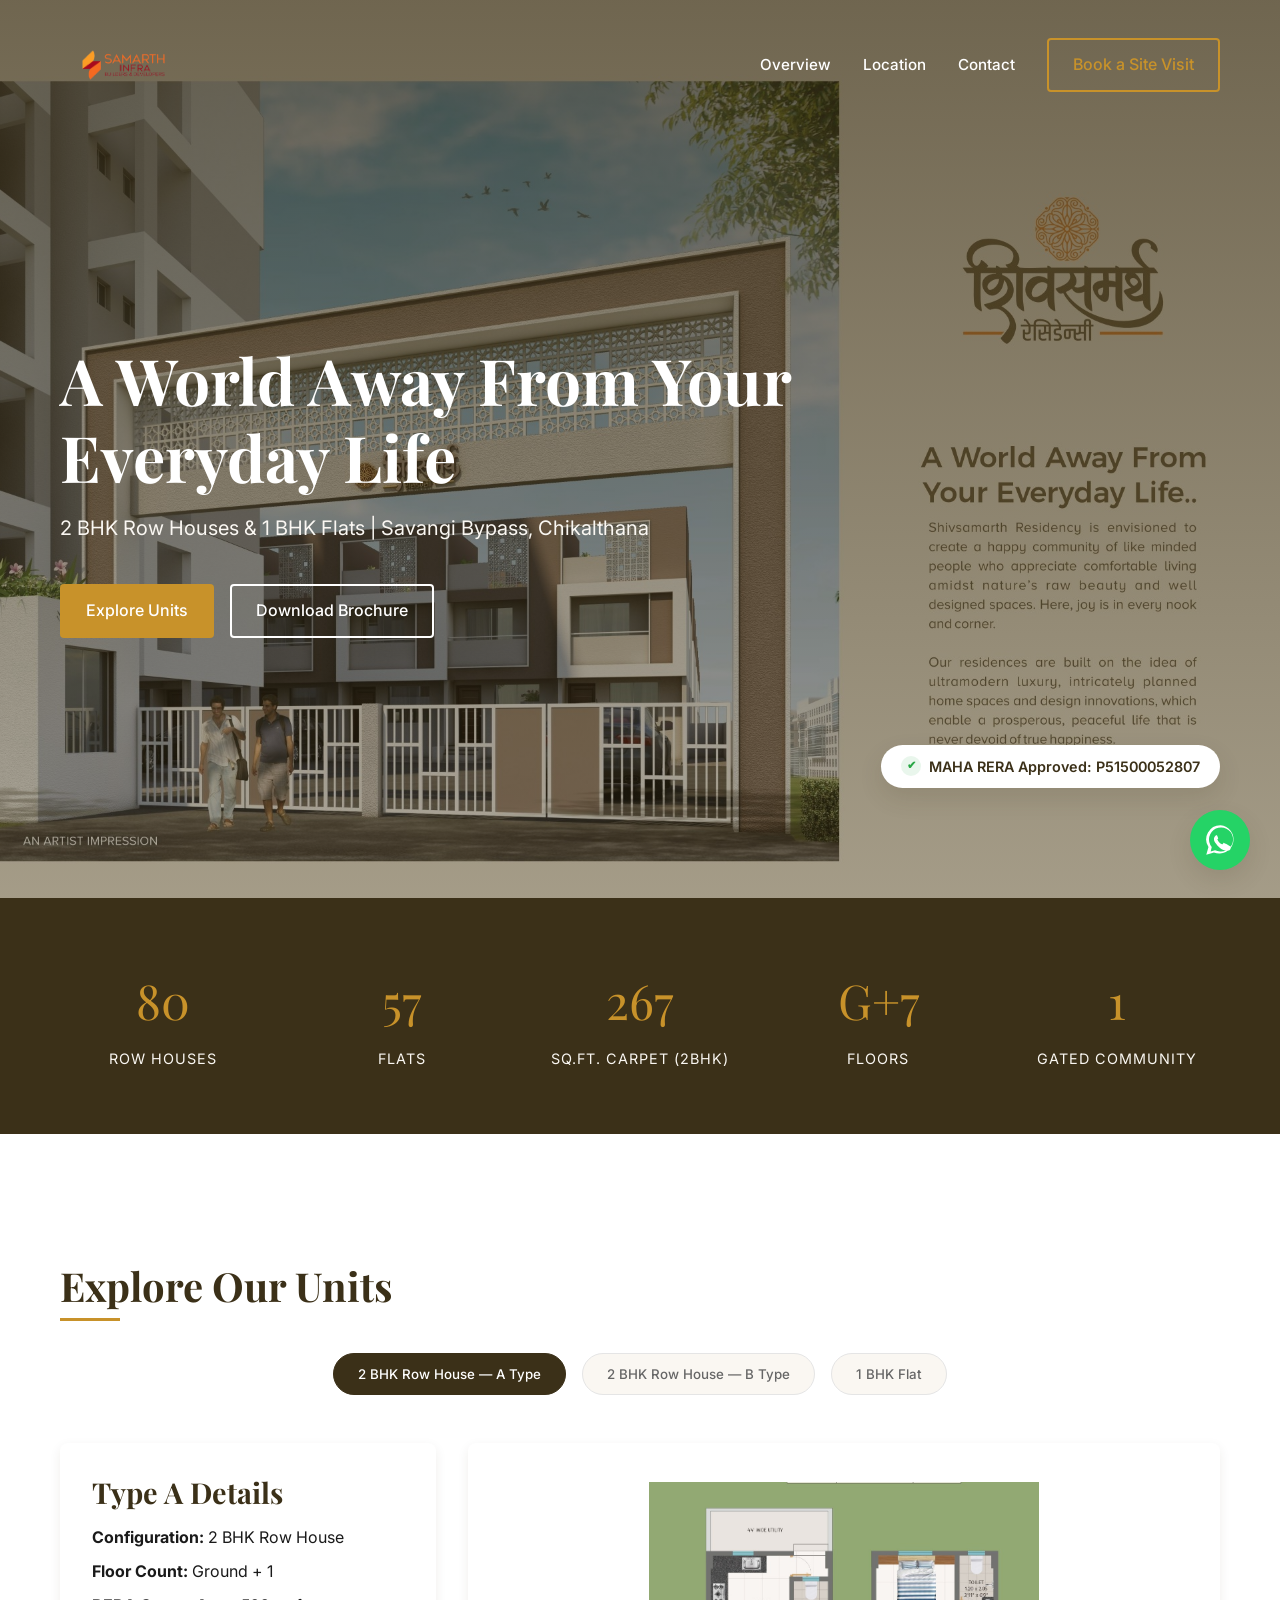
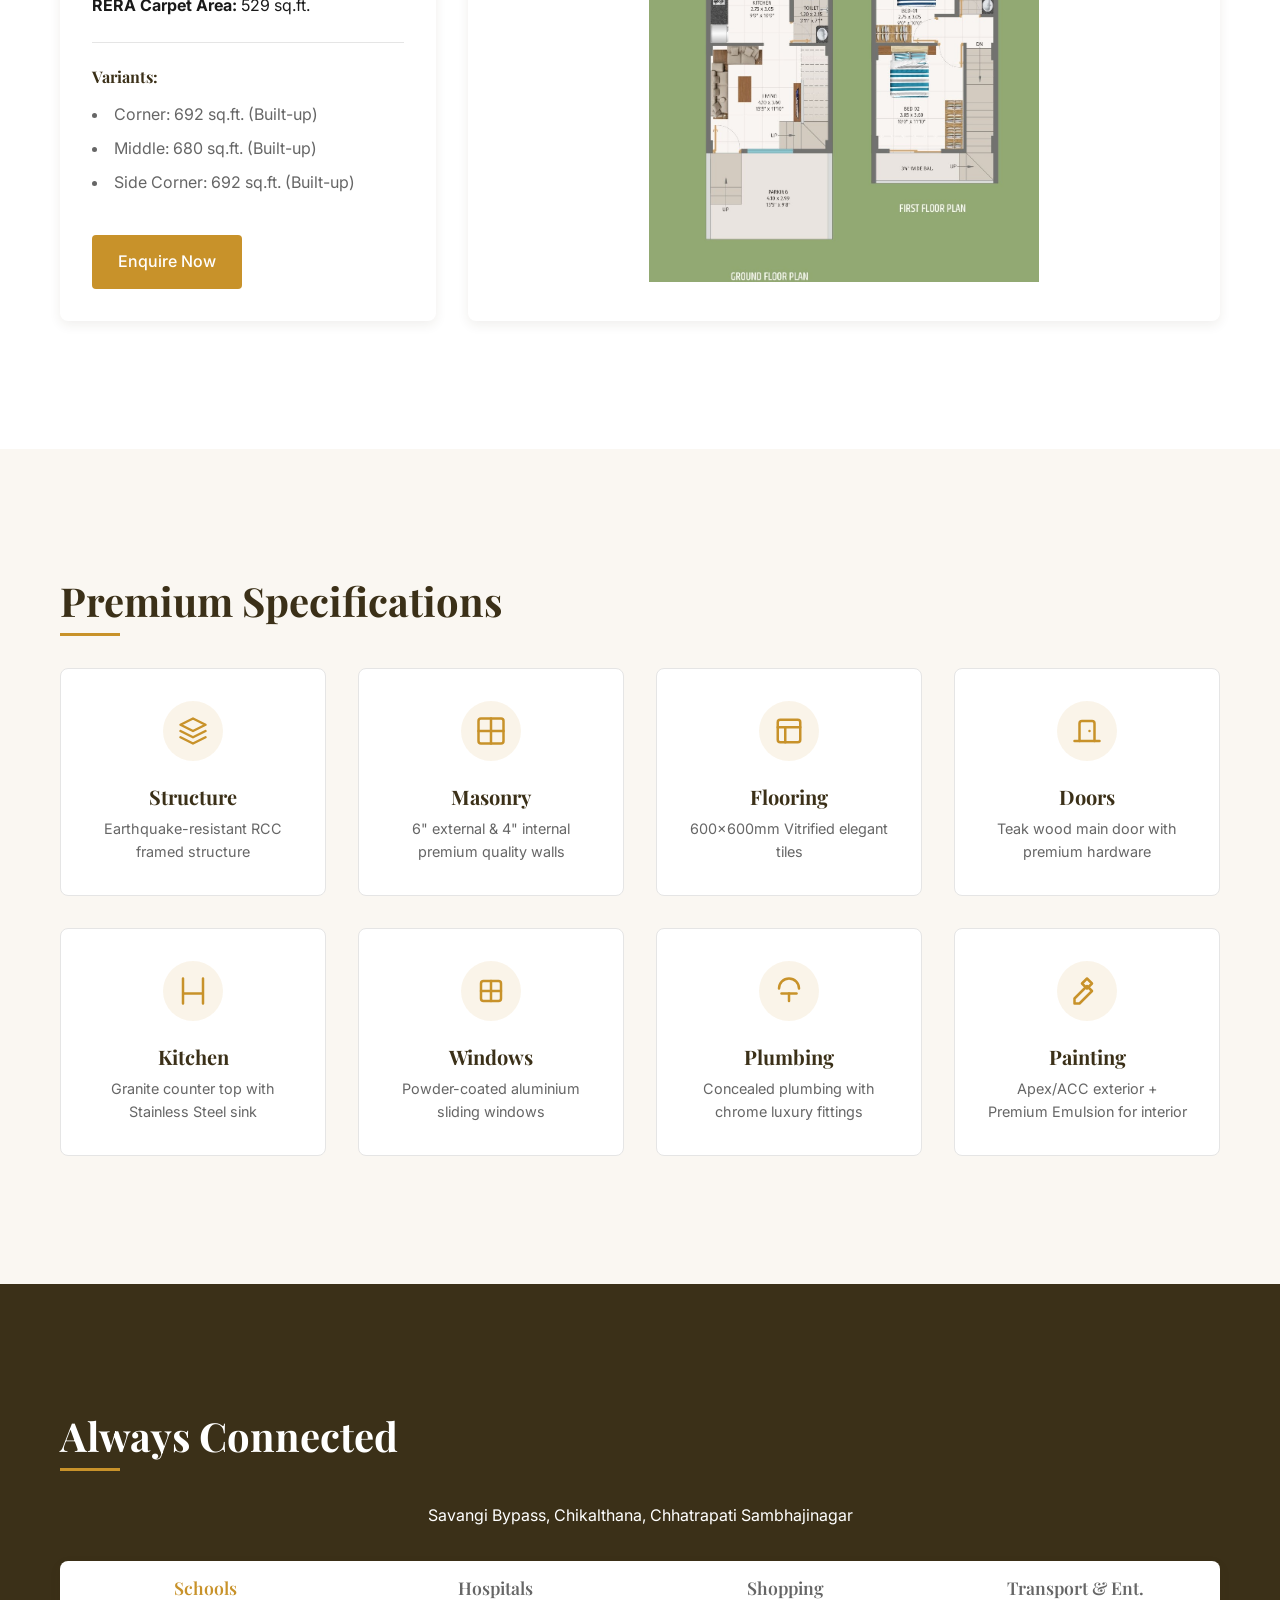
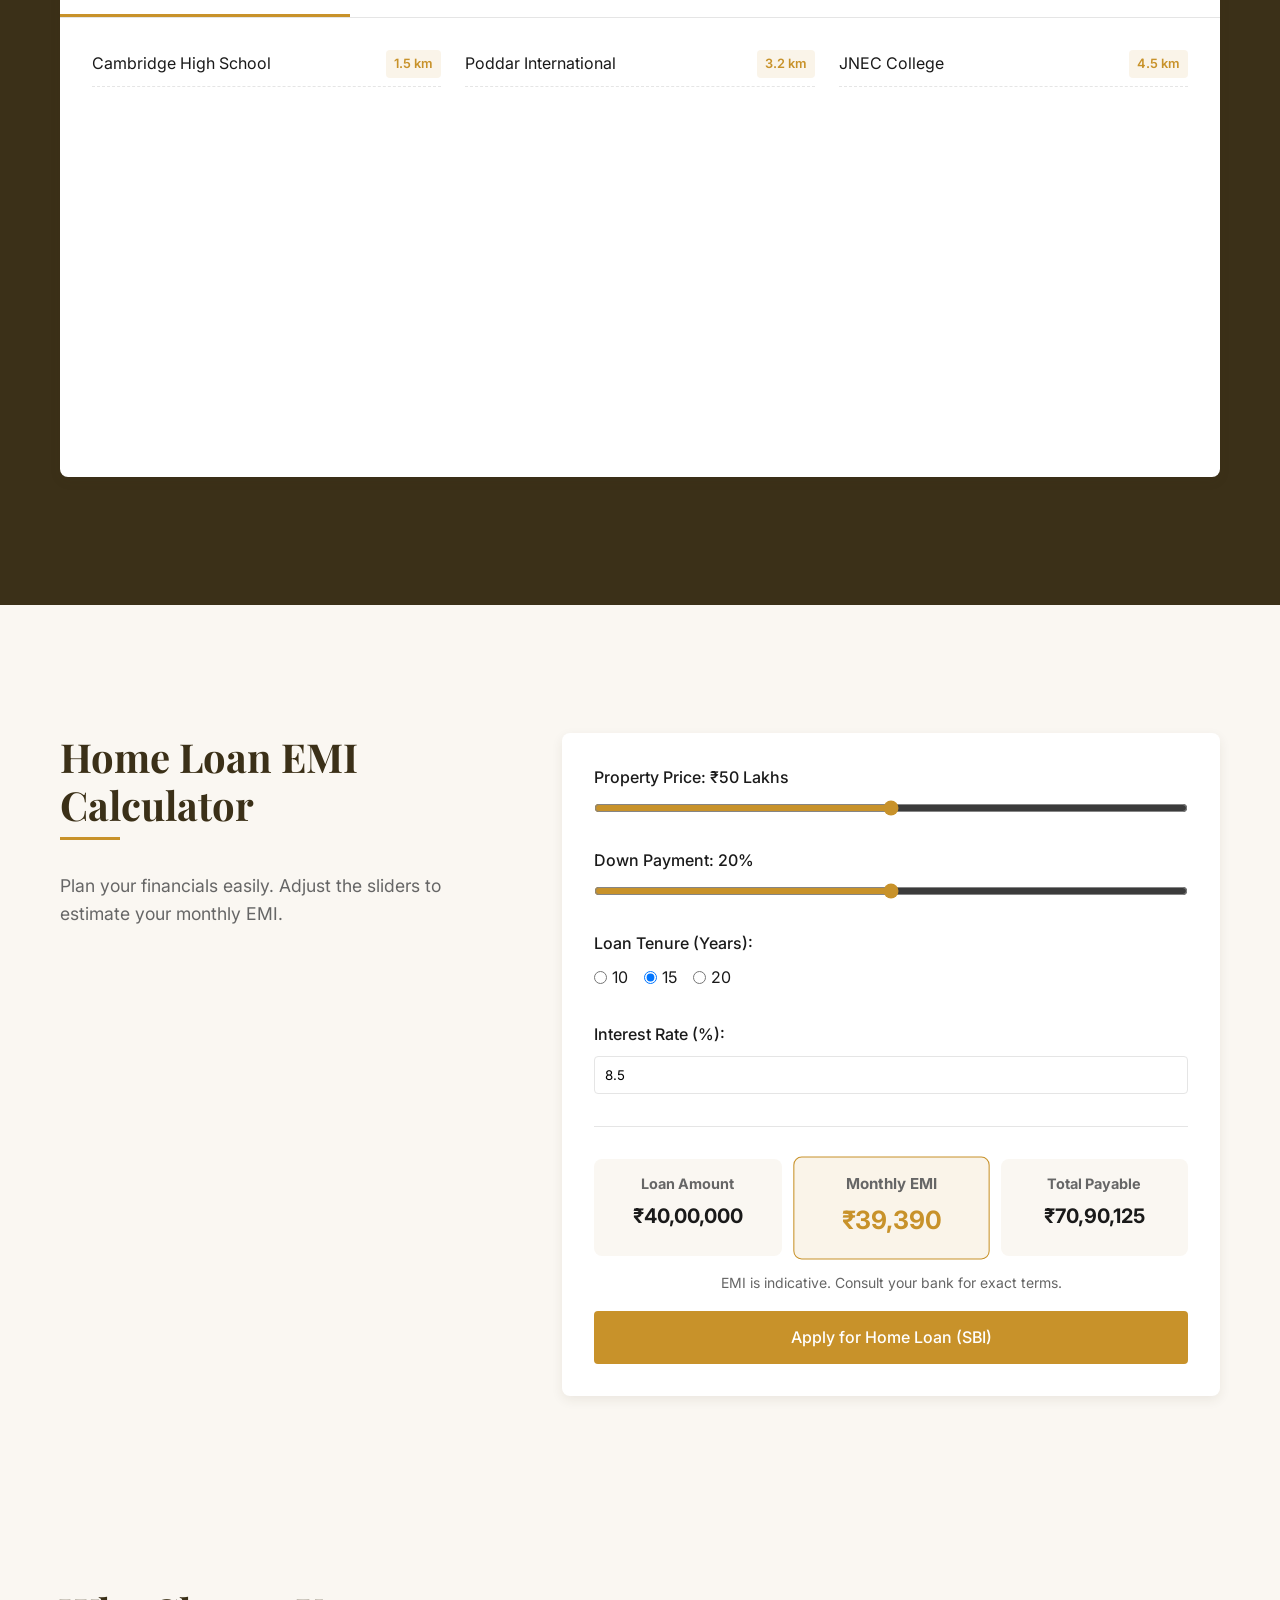
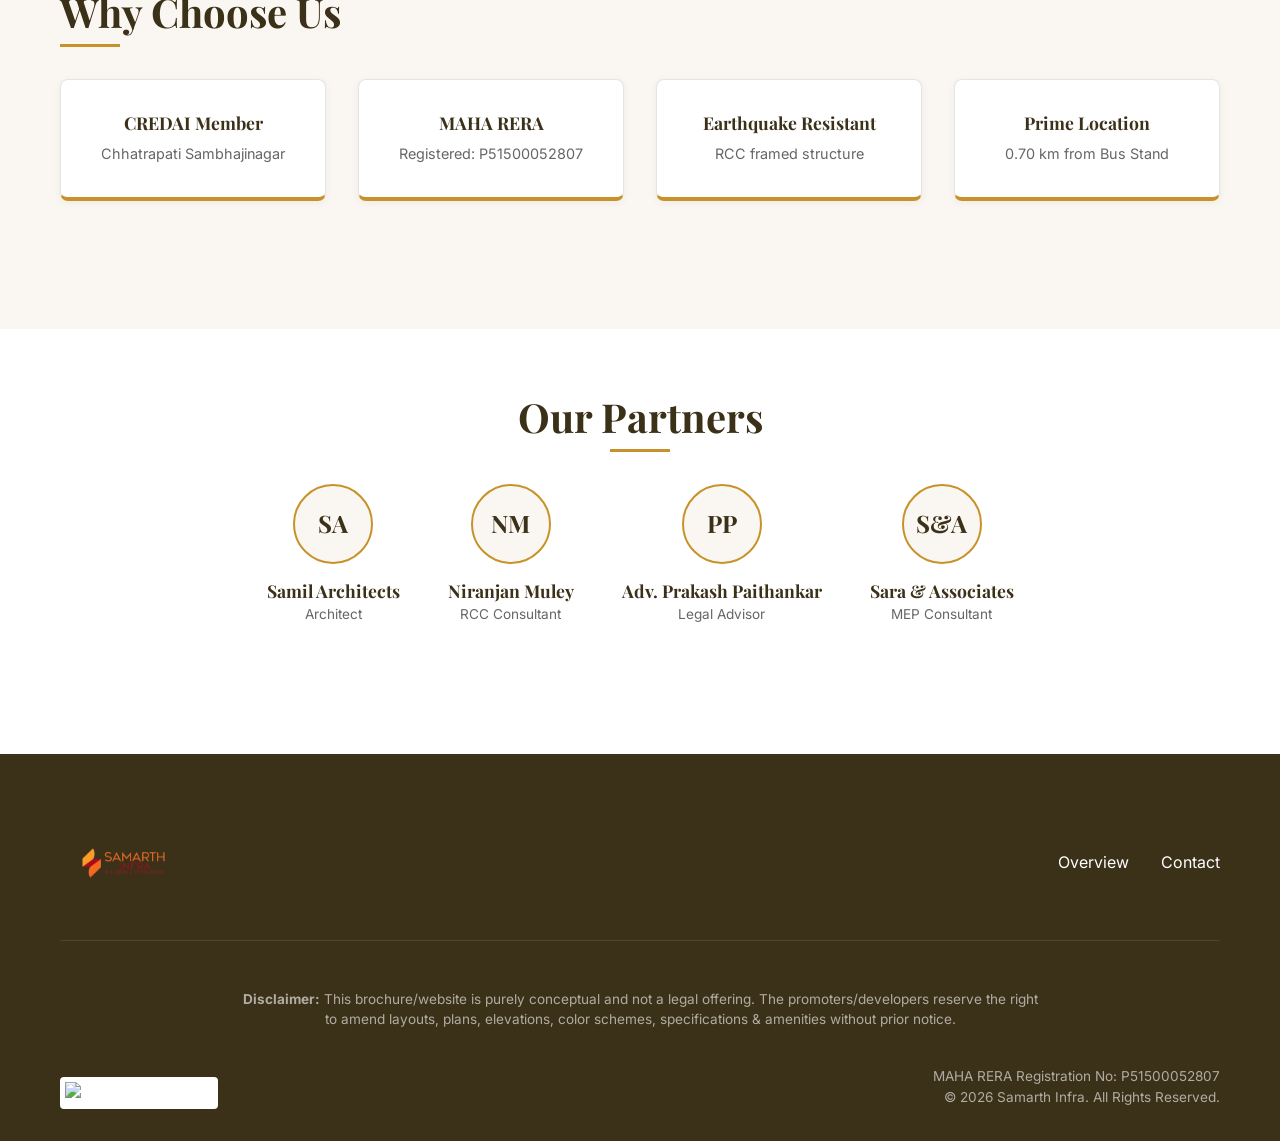
==== index.html @ a3a8f121 "commit" ====
<!DOCTYPE html>
<html lang="en">
<head>
    <meta charset="UTF-8">
    <meta name="viewport" content="width=device-width, initial-scale=1.0">
    <title>Shivsamarth Residency - A World Away From Your Everyday Life</title>
    <meta name="description" content="Shivsamarth Residency offers premium 2 BHK Row Houses & 1 BHK Flats at Savangi Bypass, Chikalthana, Chhatrapati Sambhajinagar. Discover your dream home today.">
    
    <!-- Google Fonts -->
    <link rel="preconnect" href="https://fonts.googleapis.com">
    <link rel="preconnect" href="https://fonts.gstatic.com" crossorigin>
    <link href="https://fonts.googleapis.com/css2?family=Inter:wght@400;500;600;700&family=Playfair+Display:ital,wght@0,500;0,600;0,700;1,500&display=swap" rel="stylesheet">
    
    <!-- CSS -->
    <link rel="stylesheet" href="styles.css">
</head>
<body>

    <!-- Sticky Navigation Bar -->
    <nav id="navbar" class="navbar">
        <div class="nav-container">
            <a href="index.html" class="logo"><img src="assets/logo.png" alt="" class="logo-img"></a>
            
            <div class="nav-links">
                <a href="about.html">Overview</a>

                <a href="index.html#location">Location</a>
                <a href="contact.html">Contact</a>
                <a href="contact.html" class="btn btn-gold nav-cta">Book a Site Visit</a>
            </div>

            <button class="hamburger" id="hamburger" aria-label="Toggle navigation">
                <span class="bar"></span>
                <span class="bar"></span>
                <span class="bar"></span>
            </button>
        </div>
    </nav>

    <!-- Mobile Menu Overlay -->
    <div id="mobile-menu" class="mobile-menu">
        <div class="mobile-nav-links">
            <a href="about.html" class="mobile-link">Overview</a>
            <a href="index.html#units" class="mobile-link">Units</a>
            <a href="index.html#specifications" class="mobile-link">Amenities</a>
            <a href="index.html#location" class="mobile-link">Location</a>
            <a href="contact.html" class="mobile-link">Contact</a>
            <a href="contact.html" class="btn btn-gold mobile-cta">Book a Site Visit</a>
        </div>
    </div>

    <!-- Hero Section -->
    <header id="hero" class="hero section-reveal">
        <div class="hero-slideshow">
            <img src="assets/Shiv Samarth Residency Brochure_page-0002.jpg" class="slide active" alt="Apartment Day View">
            <img src="assets/Shiv Samarth Residency Brochure_page-0004.jpg" class="slide" alt="Aerial View">
            <img src="assets/Shiv Samarth Residency Brochure_page-0005.jpg" class="slide" alt="Aerial View">

        </div>
        <div class="hero-bg-overlay"></div>
        <div class="hero-content">
            <h1 class="hero-title">A World Away From Your Everyday Life</h1>
            <p class="hero-subtitle">2 BHK Row Houses & 1 BHK Flats | Savangi Bypass, Chikalthana</p>
            <div class="hero-cta-group">
                <a href="index.html#units" class="btn btn-gold-filled">Explore Units</a>
                <a href="assets/Shiv Samarth Residency Brochure.pdf" class="btn btn-outline">Download Brochure</a>
            </div>
            <div class="rera-badge floating">
                <span class="tick">✔</span> MAHA RERA Approved: P51500052807
            </div>
        </div>
    </header>

    <!-- Project Highlights Strip -->
    <section id="highlights" class="highlights section-reveal">
        <div class="container highlights-grid">
            <div class="highlight-card">
                <div class="counter" data-target="157">0</div>
                <p>Row Houses</p>
            </div>
            <div class="highlight-card">
                <div class="counter" data-target="112">0</div>
                <p>Flats</p>
            </div>
            <div class="highlight-card">
                <div class="counter" data-target="529">0</div>
                <p>sq.ft. Carpet (2BHK)</p>
            </div>
            <div class="highlight-card">
                <div class="counter-text">G+7</div>
                <p>Floors</p>
            </div>
            <div class="highlight-card">
                <div class="counter" data-target="1">0</div>
                <p>Gated Community</p>
            </div>
        </div>
    </section>

    <!-- About section removed: see about.html -->

    <!-- Unit Types Section -->
    <section id="units" class="units section-reveal">
        <div class="container">
            <h2 class="section-title text-center">Explore Our Units</h2>
            
            <div class="tabs-container">
                <div class="tabs-nav">
                    <button class="tab-btn active" data-tab="tab-type-a">2 BHK Row House — A Type</button>
                    <button class="tab-btn" data-tab="tab-type-b">2 BHK Row House — B Type</button>
                    <button class="tab-btn" data-tab="tab-type-flat">1 BHK Flat</button>
                </div>

                <!-- Type A -->
                <div id="tab-type-a" class="tab-content active">
                    <div class="unit-layout">
                        <div class="unit-details card">
                            <h3>Type A Details</h3>
                            <p><strong>Configuration:</strong> 2 BHK Row House</p>
                            <p><strong>Floor Count:</strong> Ground + 1</p>
                            <p><strong>RERA Carpet Area:</strong> 529 sq.ft.</p>
                            <hr>
                            <h4>Variants:</h4>
                            <ul>
                                <li>Corner: 692 sq.ft. (Built-up)</li>
                                <li>Middle: 680 sq.ft. (Built-up)</li>
                                <li>Side Corner: 692 sq.ft. (Built-up)</li>
                            </ul>
                            <a href="contact.html" class="btn btn-gold-filled mt-4">Enquire Now</a>
                        </div>
                        <div class="unit-plan card" style="padding: 0; overflow: hidden; display: flex; justify-content: center; align-items: center; background: #fff;">
                            <img src="assets/Type A .jpg" alt="Type A Floor Plan" style="max-height: 400px; width: auto; object-fit: contain;">
                        </div>
                    </div>
                </div>

                <!-- Type B -->
                <div id="tab-type-b" class="tab-content">
                    <div class="unit-layout">
                        <div class="unit-details card">
                            <h3>Type B Details</h3>
                            <p><strong>Configuration:</strong> 2 BHK Row House</p>
                            <p><strong>Floor Count:</strong> Ground + 1</p>
                            <p><strong>RERA Carpet Area:</strong> 536 sq.ft.</p>
                            <hr>
                            <h4>Variants:</h4>
                            <ul>
                                <li>B1 & B7: 730 sq.ft. (Built-up)</li>
                                <li>B2 to B6: 717 sq.ft. (Built-up)</li>
                            </ul>
                            <a href="contact.html" class="btn btn-gold-filled mt-4">Enquire Now</a>
                        </div>
                        <div class="unit-plan card" style="padding: 0; overflow: hidden; display: flex; justify-content: center; align-items: center; background: #fff;">
                            <img src="assets/Type b.jpg" alt="Type B Floor Plan" style="max-height: 400px; width: auto; object-fit: contain;">
                        </div>
                    </div>
                </div>

                <!-- Flat -->
                <div id="tab-type-flat" class="tab-content">
                    <div class="unit-layout">
                        <div class="unit-details card">
                            <h3>1 BHK Flat Details</h3>
                            <p><strong>Configuration:</strong> 1 BHK Apartment</p>
                            <p><strong>Floor Details:</strong> G+7 High-rise</p>
                            <p><strong>RERA Carpet Area:</strong> 312 sq.ft.</p>
                            <hr>
                            <p><strong>Built-up Range:</strong> 439 - 447 sq.ft.</p>
                            <a href="contact.html" class="btn btn-gold-filled mt-4">Enquire Now</a>
                        </div>
                        <div class="unit-plan card img-placeholder">
                            <span>[ Floor Plan ]<br><small>Contact for Details</small></span>
                        </div>
                    </div>
                </div>
            </div>
        </div>
    </section>

    <!-- Specifications Section -->
    <section id="specifications" class="specifications section-reveal">
        <div class="container">
            <h2 class="section-title text-center">Premium Specifications</h2>
            <div class="specs-grid">
                <!-- Structure -->
                <div class="spec-card">
                    <div class="spec-icon">
                        <svg viewBox="0 0 24 24" fill="none" stroke="currentColor" stroke-width="2" stroke-linecap="round" stroke-linejoin="round"><path d="M12 2L2 7l10 5 10-5-10-5zM2 17l10 5 10-5M2 12l10 5 10-5"/></svg>
                    </div>
                    <h3>Structure</h3>
                    <p>Earthquake-resistant RCC framed structure</p>
                </div>
                <!-- Masonry -->
                <div class="spec-card">
                    <div class="spec-icon">
                        <svg viewBox="0 0 24 24" fill="none" stroke="currentColor" stroke-width="2" stroke-linecap="round" stroke-linejoin="round"><rect x="2" y="2" width="20" height="20" rx="2" ry="2"/><path d="M2 12h20M12 2v20"/></svg>
                    </div>
                    <h3>Masonry</h3>
                    <p>6" external & 4" internal premium quality walls</p>
                </div>
                <!-- Flooring -->
                <div class="spec-card">
                    <div class="spec-icon">
                        <svg viewBox="0 0 24 24" fill="none" stroke="currentColor" stroke-width="2" stroke-linecap="round" stroke-linejoin="round"><rect x="3" y="3" width="18" height="18" rx="2" ry="2"/><path d="M3 9h18M9 21V9"/></svg>
                    </div>
                    <h3>Flooring</h3>
                    <p>600×600mm Vitrified elegant tiles</p>
                </div>
                <!-- Doors -->
                <div class="spec-card">
                    <div class="spec-icon">
                        <svg viewBox="0 0 24 24" fill="none" stroke="currentColor" stroke-width="2" stroke-linecap="round" stroke-linejoin="round"><path d="M18 20V6a2 2 0 0 0-2-2H8a2 2 0 0 0-2 2v14"/><path d="M2 20h20"/><path d="M14 12v.01"/></svg>
                    </div>
                    <h3>Doors</h3>
                    <p>Teak wood main door with premium hardware</p>
                </div>
                <!-- Kitchen -->
                <div class="spec-card">
                    <div class="spec-icon">
                        <svg viewBox="0 0 24 24" fill="none" stroke="currentColor" stroke-width="2" stroke-linecap="round" stroke-linejoin="round"><path d="M4 2v20M20 2v20M4 14h16"/></svg>
                    </div>
                    <h3>Kitchen</h3>
                    <p>Granite counter top with Stainless Steel sink</p>
                </div>
                <!-- Windows -->
                <div class="spec-card">
                    <div class="spec-icon">
                        <svg viewBox="0 0 24 24" fill="none" stroke="currentColor" stroke-width="2" stroke-linecap="round" stroke-linejoin="round"><rect x="4" y="4" width="16" height="16" rx="2" ry="2"/><path d="M4 12h16M12 4v16"/></svg>
                    </div>
                    <h3>Windows</h3>
                    <p>Powder-coated aluminium sliding windows</p>
                </div>
                <!-- Plumbing -->
                <div class="spec-card">
                    <div class="spec-icon">
                        <svg viewBox="0 0 24 24" fill="none" stroke="currentColor" stroke-width="2" stroke-linecap="round" stroke-linejoin="round"><path d="M4 10a8 8 0 0 1 16 0"/><path d="M6 14h12"/><path d="M12 14v6"/></svg>
                    </div>
                    <h3>Plumbing</h3>
                    <p>Concealed plumbing with chrome luxury fittings</p>
                </div>
                <!-- Painting -->
                <div class="spec-card">
                    <div class="spec-icon">
                        <svg viewBox="0 0 24 24" fill="none" stroke="currentColor" stroke-width="2" stroke-linecap="round" stroke-linejoin="round"><path d="M12 2l4 4-4 4-4-4 4-4zM2 22v-4l10-10 4 4-10 10H2z"/></svg>
                    </div>
                    <h3>Painting</h3>
                    <p>Apex/ACC exterior + Premium Emulsion for interior</p>
                </div>
            </div>
        </div>
    </section>

    <!-- Location & Distances Section -->
    <section id="location" class="location section-reveal">
        <div class="container">
            <h2 class="section-title text-center">Always Connected</h2>
            <p class="text-center mb-4">Savangi Bypass, Chikalthana, Chhatrapati Sambhajinagar</p>

            <div class="location-container card">
                <div class="location-tabs-nav">
                    <button class="loc-tab-btn active" data-target="loc-schools">Schools</button>
                    <button class="loc-tab-btn" data-target="loc-hospitals">Hospitals</button>
                    <button class="loc-tab-btn" data-target="loc-shopping">Shopping</button>
                    <button class="loc-tab-btn" data-target="loc-transport">Transport & Ent.</button>
                </div>

                <div class="location-contents">
                    <div id="loc-schools" class="loc-list active">
                        <ul>
                            <li><span>Cambridge High School</span> <span class="badge">1.5 km</span></li>
                            <li><span>Poddar International</span> <span class="badge">3.2 km</span></li>
                            <li><span>JNEC College</span> <span class="badge">4.5 km</span></li>
                        </ul>
                    </div>
                    <div id="loc-hospitals" class="loc-list">
                        <ul>
                            <li><span>MGM Hospital</span> <span class="badge">4.0 km</span></li>
                            <li><span>Seth Nandlal Dhoot Hospital</span> <span class="badge">3.5 km</span></li>
                            <li><span>Apex Hospital</span> <span class="badge">2.8 km</span></li>
                        </ul>
                    </div>
                    <div id="loc-shopping" class="loc-list">
                        <ul>
                            <li><span>Prozone Mall</span> <span class="badge">4.2 km</span></li>
                            <li><span>Cannaught Place</span> <span class="badge">5.5 km</span></li>
                        </ul>
                    </div>
                    <div id="loc-transport" class="loc-list">
                        <ul>
                            <li><span>Chikalthana Bus Stand</span> <span class="badge">0.70 km</span></li>
                            <li><span>Airport</span> <span class="badge">4.90 km</span></li>
                            <li><span>Railway Station</span> <span class="badge">7.5 km</span></li>
                        </ul>
                    </div>
                </div>

                <div class="map-container">
                    <iframe 
                        src="https://www.google.com/maps/embed?pb=!1m18!1m12!1m3!1d118228.69460291999!2d75.253683!3d19.876506!2m3!1f0!2f0!3f0!3m2!1i1024!2i768!4f13.1!3m3!1m2!1s0x3bd1d6620ca9628d%3A0x6bba847c1ba4bbfe!2sChikalthana%2C%20Aurangabad%2C%20Maharashtra!5e0!3m2!1sen!2sin!4v1689255018610!5m2!1sen!2sin" 
                        width="100%" height="350" style="border:0;" allowfullscreen="" loading="lazy" referrerpolicy="no-referrer-when-downgrade">
                    </iframe>
                </div>
            </div>
        </div>
    </section>

    <!-- EMI Calculator Section -->
    <section id="emi" class="emi section-reveal">
        <div class="container">
            <div class="emi-grid">
                <div class="emi-info">
                    <h2 class="section-title">Home Loan EMI Calculator</h2>
                    <p>Plan your financials easily. Adjust the sliders to estimate your monthly EMI.</p>
                </div>
                <div class="emi-card card">
                    <div class="emi-inputs">
                        <div class="form-group">
                            <label>Property Price: ₹<span id="price-val">50</span> Lakhs</label>
                            <input type="range" id="price-slider" min="20" max="80" value="50" step="1">
                        </div>
                        <div class="form-group">
                            <label>Down Payment: <span id="dp-val">20</span>%</label>
                            <input type="range" id="dp-slider" min="10" max="30" value="20" step="1">
                        </div>
                        <div class="form-group radio-group">
                            <label>Loan Tenure (Years):</label>
                            <div class="radios">
                                <label><input type="radio" name="tenure" value="10"> 10</label>
                                <label><input type="radio" name="tenure" value="15" checked> 15</label>
                                <label><input type="radio" name="tenure" value="20"> 20</label>
                            </div>
                        </div>
                        <div class="form-group">
                            <label>Interest Rate (%):</label>
                            <input type="number" id="roi-input" value="8.5" step="0.1" min="6" max="15" class="num-input">
                        </div>
                    </div>
                    
                    <div class="emi-results">
                        <div class="result-box">
                            <h4>Loan Amount</h4>
                            <p class="h3">₹<span id="res-loan">40,00,000</span></p>
                        </div>
                        <div class="result-box primary-result">
                            <h4>Monthly EMI</h4>
                            <p class="h3 text-gold">₹<span id="res-emi">39,390</span></p>
                        </div>
                        <div class="result-box">
                            <h4>Total Payable</h4>
                            <p>₹<span id="res-total">70,90,166</span></p>
                        </div>
                    </div>
                    
                    <p class="text-small text-center mt-3 text-muted">EMI is indicative. Consult your bank for exact terms.</p>
                    <div class="text-center mt-3">
                        <a href="https://homeloans.sbi/getoffers" target="_blank" class="btn btn-gold-filled w-100">Apply for Home Loan (SBI)</a>
                    </div>
                </div>
            </div>
        </div>
    </section>

    <!-- Why Choose Us -->
    <section id="why-choose-us" class="why-us section-reveal">
        <div class="container">
            <h2 class="section-title text-center">Why Choose Us</h2>
            <div class="why-grid">
                <div class="why-card">
                    <h4>CREDAI Member</h4>
                    <p>Chhatrapati Sambhajinagar</p>
                </div>
                <div class="why-card">
                    <h4>MAHA RERA</h4>
                    <p>Registered: P51500052807</p>
                </div>
                <div class="why-card">
                    <h4>Earthquake Resistant</h4>
                    <p>RCC framed structure</p>
                </div>
                <div class="why-card">
                    <h4>Prime Location</h4>
                    <p>0.70 km from Bus Stand</p>
                </div>
            </div>
        </div>
    </section>

    <!-- Team / Credits Section -->
    <section id="team" class="team section-reveal">
        <div class="container text-center">
            <h2 class="section-title">Our Partners</h2>
            <div class="team-flex">
                <div class="team-member">
                    <div class="avatar">SA</div>
                    <h5>Samil Architects</h5>
                    <p>Architect</p>
                </div>
                <div class="team-member">
                    <div class="avatar">NM</div>
                    <h5>Niranjan Muley</h5>
                    <p>RCC Consultant</p>
                </div>
                <div class="team-member">
                    <div class="avatar">PP</div>
                    <h5>Adv. Prakash Paithankar</h5>
                    <p>Legal Advisor</p>
                </div>
                <div class="team-member">
                    <div class="avatar">S&A</div>
                    <h5>Sara & Associates</h5>
                    <p>MEP Consultant</p>
                </div>
            </div>
        </div>
    </section>

    <!-- Contact section removed: see contact.html -->

    <!-- Footer -->
    <footer id="footer" class="footer">
        <div class="container">
            <div class="footer-top">
                <div class="footer-logo">
                    <a href="index.html"><img src="assets/logo.png" alt="Samarth Infra Logo" class="logo-img"></a>
                </div>
                <div class="footer-links">
                    <a href="about.html">Overview</a>
                    <a href="contact.html">Contact</a>
                </div>
            </div>
            <div class="footer-bottom">
                <p class="disclaimer">
                    <strong>Disclaimer:</strong> This brochure/website is purely conceptual and not a legal offering. The promoters/developers reserve the right to amend layouts, plans, elevations, color schemes, specifications & amenities without prior notice.
                </p>
                <div class="footer-meta" style="display:flex; justify-content:space-between; align-items:flex-end;">
                    <div class="footer-qr" style="margin-top: 1rem;">
                        <img src="https://api.qrserver.com/v1/create-qr-code/?size=100x100&data=https://maharerait.mahaonline.gov.in/PrintPreview/PrintPreview?q=P51500052807" alt="MahaRERA QR Code" style="background:#fff; padding:5px; border-radius:4px;">
                    </div>
                    <div style="text-align: right;">
                        <p>MAHA RERA Registration No: P51500052807</p>
                        <p>&copy; 2026 Samarth Infra. All Rights Reserved.</p>
                    </div>
                </div>
            </div>
        </div>
    </footer>

    <!-- Floating Mobile "Book Site Visit" Bar (Mobile Only) -->
    <div class="mobile-sticky-bottom">
        <a href="contact.html" class="btn btn-gold-filled w-100">Book A Site Visit</a>
    </div>

    <!-- Floating WhatsApp Button -->
    <a href="https://wa.me/919881001578?text=Hi,%20I'm%20interested%20in%20Shivsamarth%20Residency.%20Please%20share%20details." class="whatsapp-float" target="_blank" aria-label="Chat on WhatsApp">
        <svg viewBox="0 0 32 32" fill="currentColor"><path d="M16 2a13 13 0 0 0-11 20l-2 7 7-2a13 13 0 1 0 6-25zm0 24a11 11 0 0 1-5-1l-4 1 1-4a11 11 0 1 1 8 4zm5-7c-.3 0-1.5-.7-1.7-.8-.2-.1-.4-.2-.5.1-.2.2-.6.8-.8 1-.1.2-.3.2-.6.1-1-.4-1.9-.9-2.7-1.8-.6-.7-1.1-1.6-1.5-2.5-.1-.2 0-.3.1-.4.1-.1.2-.3.4-.4.1-.1.2-.3.2-.4s-.1-.3-.2-.5c-.1-.3-.5-1.2-.7-1.7-.2-.4-.3-.4-.5-.4h-.4c-.2 0-.4.1-.6.3-.6.6-1.5 1.5-1.5 3.3s1.5 3.7 1.8 3.9c.2.3 2.6 4.1 6.3 5.7 2.2.9 3.5 1 4.5.9 1.1-.1 2.3-.9 2.6-1.9.3-1 .3-1.8.2-1.9-.2-.2-.4-.3-.7-.4z"/></svg>
    </a>

    <!-- Scripts -->
    <script src="script.js"></script>
</body>
</html>
---- styles.css ----
/* ==========================================================================
   CSS Variables & Reset
   ========================================================================== */
:root {
    --primary-dark: #3B3018; /* Deep Olive/Dark Brown */
    --accent-gold: #C8922A; /* Warm Gold/Amber */
    --accent-gold-hover: #b07e21;
    --bg-cream: #FAF7F2; /* Off-white Cream */
    --bg-white: #FFFFFF;
    --text-dark: #1a1a1a;
    --text-light: #666666;
    --border-color: #e5e5e5;
    
    --font-heading: 'Playfair Display', serif;
    --font-body: 'Inter', sans-serif;
    
    --transition: all 0.3s ease;
    --shadow-sm: 0 2px 8px rgba(0,0,0,0.05);
    --shadow-md: 0 4px 12px rgba(59, 48, 24, 0.08);
    --shadow-lg: 0 10px 24px rgba(59, 48, 24, 0.12);
}

* {
    margin: 0;
    padding: 0;
    box-sizing: border-box;
}

html {
    scroll-behavior: smooth;
    font-size: 16px;
}

body {
    font-family: var(--font-body);
    background-color: var(--bg-cream);
    color: var(--text-dark);
    line-height: 1.6;
    overflow-x: hidden;
}

h1, h2, h3, h4, h5, h6 {
    font-family: var(--font-heading);
    color: var(--primary-dark);
    line-height: 1.2;
}

a {
    text-decoration: none;
    color: inherit;
    transition: var(--transition);
}

ul {
    list-style: none;
}

img, svg {
    max-width: 100%;
    height: auto;
    display: block;
}

/* ==========================================================================
   Utility Classes
   ========================================================================== */
.container {
    max-width: 1200px;
    margin: 0 auto;
    padding: 0 20px;
}

.text-center { text-align: center; }
.mt-2 { margin-top: 0.5rem; }
.mt-3 { margin-top: 1rem; }
.mt-4 { margin-top: 2rem; }
.mb-4 { margin-bottom: 2rem; }
.w-100 { width: 100%; }
.text-gold { color: var(--accent-gold); }
.text-muted { color: var(--text-light); }
.text-small { font-size: 0.875rem; }

.section-title {
    font-size: 2.5rem;
    margin-bottom: 2rem;
    position: relative;
    display: inline-block;
}

.text-center .section-title {
    display: block;
}

.section-title::after {
    content: '';
    display: block;
    width: 60px;
    height: 3px;
    background: var(--accent-gold);
    margin: 0.5rem 0 0;
}

.text-center .section-title::after {
    margin: 0.5rem auto 0;
}

/* Scroll Animation Base */
.section-reveal {
    opacity: 0;
    transform: translateY(30px);
    transition: opacity 0.8s ease-out, transform 0.8s ease-out;
}
.section-reveal.visible {
    opacity: 1;
    transform: translateY(0);
}

/* Buttons */
.btn {
    display: inline-block;
    padding: 12px 24px;
    border-radius: 4px;
    font-weight: 500;
    cursor: pointer;
    text-align: center;
    border: 2px solid transparent;
}

.btn-gold {
    color: var(--accent-gold);
    border-color: var(--accent-gold);
}

.btn-gold:hover {
    background: var(--accent-gold);
    color: var(--bg-white);
}

.btn-gold-filled {
    background: var(--accent-gold);
    color: var(--bg-white);
}

.btn-gold-filled:hover {
    background: var(--accent-gold-hover);
}

.btn-outline {
    border-color: var(--bg-white);
    color: var(--bg-white);
}

.btn-outline:hover {
    background: var(--bg-white);
    color: var(--primary-dark);
}

/* Cards */
.card {
    background: var(--bg-white);
    border-radius: 8px;
    padding: 2rem;
    box-shadow: var(--shadow-md);
}

/* ==========================================================================
   Placeholders
   ========================================================================== */
.img-placeholder {
    background: #e0e0e0;
    display: flex;
    align-items: center;
    justify-content: center;
    color: #888;
    text-align: center;
    font-weight: 500;
    min-height: 300px;
}

/* ==========================================================================
   Navigation
   ========================================================================== */
.navbar {
    position: fixed;
    top: 0;
    left: 0;
    width: 100%;
    z-index: 1000;
    background: transparent;
    transition: var(--transition);
    padding: 20px 0;
}

.navbar.scrolled {
    background: var(--bg-white);
    box-shadow: var(--shadow-sm);
    padding: 15px 0;
}

.nav-container {
    max-width: 1200px;
    margin: 0 auto;
    padding: 0 20px;
    display: flex;
    justify-content: space-between;
    align-items: center;
}

.logo {
    font-family: var(--font-heading);
    font-size: 1.5rem;
    font-weight: 700;
    color: var(--bg-white);
    display: flex;
    align-items: center;
}

.logo-img {
    height: 90px; /* Increased logo size */
    width: auto;
    object-fit: contain;
}

.navbar.scrolled .logo {
    color: var(--primary-dark);
}

.logo span {
    font-weight: 400;
    font-style: italic;
}

.nav-links {
    display: flex;
    align-items: center;
    gap: 2rem;
}

.nav-links a:not(.btn) {
    color: var(--bg-white);
    font-weight: 500;
    font-size: 0.95rem;
}

.navbar.scrolled .nav-links a:not(.btn) {
    color: var(--text-dark);
}

.nav-links a:not(.btn):hover {
    color: var(--accent-gold);
}

/* Hamburger */
.hamburger {
    display: none;
    background: none;
    border: none;
    cursor: pointer;
}

.hamburger .bar {
    display: block;
    width: 25px;
    height: 3px;
    margin: 5px auto;
    background-color: var(--bg-white);
    transition: var(--transition);
}

.navbar.scrolled .hamburger .bar {
    background-color: var(--primary-dark);
}

/* Mobile Menu */
.mobile-menu {
    position: fixed;
    top: 0;
    right: -100%;
    width: 80%;
    max-width: 300px;
    height: 100vh;
    background: var(--bg-white);
    z-index: 999;
    box-shadow: -5px 0 15px rgba(0,0,0,0.1);
    transition: 0.4s ease;
    display: flex;
    flex-direction: column;
    padding: 80px 30px 30px;
}

.mobile-menu.active {
    right: 0;
}

.mobile-nav-links {
    display: flex;
    flex-direction: column;
    gap: 1.5rem;
}

.mobile-link {
    font-size: 1.2rem;
    font-weight: 500;
    color: var(--primary-dark);
}

.mobile-link:hover {
    color: var(--accent-gold);
}

.mobile-cta {
    margin-top: 1rem;
    text-align: center;
}

/* ==========================================================================
   Hero Section
   ========================================================================== */
.hero {
    position: relative;
    height: 100vh;
    min-height: 600px;
    display: flex;
    align-items: center;
    padding-top: 80px;
}

.hero-slideshow {
    position: absolute;
    top: 0;
    left: 0;
    width: 100%;
    height: 100%;
    z-index: -2;
    overflow: hidden;
}

.hero-slideshow .slide {
    position: absolute;
    top: 0;
    left: 0;
    width: 100%;
    height: 100%;
    object-fit: cover;
    opacity: 0;
    transition: opacity 1.5s ease-in-out;
}

.hero-slideshow .slide.active {
    opacity: 1;
}

.hero-bg-overlay {
    position: absolute;
    top: 0;
    left: 0;
    width: 100%;
    height: 100%;
    background: linear-gradient(rgba(59, 48, 24, 0.7), rgba(59, 48, 24, 0.4));
    z-index: -1;
}

.hero-content {
    max-width: 1200px;
    margin: 0 auto;
    padding: 0 20px;
    width: 100%;
    position: relative;
}

.hero-title {
    font-size: 4rem;
    color: var(--bg-white);
    max-width: 800px;
    margin-bottom: 1rem;
}

.hero-subtitle {
    font-size: 1.25rem;
    color: var(--bg-cream);
    margin-bottom: 2.5rem;
    max-width: 600px;
}

.hero-cta-group {
    display: flex;
    gap: 1rem;
}

.rera-badge {
    position: absolute;
    bottom: -150px;
    right: 20px;
    background: var(--bg-white);
    padding: 10px 20px;
    border-radius: 30px;
    font-size: 0.9rem;
    font-weight: 600;
    color: var(--primary-dark);
    box-shadow: var(--shadow-lg);
    display: flex;
    align-items: center;
    gap: 8px;
    animation: float 3s ease-in-out infinite;
}

.rera-badge .tick {
    color: #28a745;
    background: rgba(40, 167, 69, 0.1);
    border-radius: 50%;
    width: 20px;
    height: 20px;
    display: inline-flex;
    align-items: center;
    justify-content: center;
    font-size: 0.7rem;
}

@keyframes float {
    0% { transform: translateY(0px); }
    50% { transform: translateY(-10px); }
    100% { transform: translateY(0px); }
}

/* ==========================================================================
   Highlights Section
   ========================================================================== */
.highlights {
    padding: 4rem 0;
    background: var(--primary-dark);
    color: var(--bg-white);
    margin-top: -2px; /* Prevent gap */
}

.highlights-grid {
    display: grid;
    grid-template-columns: repeat(5, 1fr);
    gap: 2rem;
    text-align: center;
}

.highlight-card .counter, .highlight-card .counter-text {
    font-size: 3rem;
    font-family: var(--font-heading);
    color: var(--accent-gold);
    margin-bottom: 0.5rem;
}

.highlight-card p {
    font-size: 0.9rem;
    text-transform: uppercase;
    letter-spacing: 1px;
    color: var(--bg-cream);
}

/* ==========================================================================
   About Section
   ========================================================================== */
.about {
    padding: 8rem 0;
}

.about-container {
    display: grid;
    grid-template-columns: 1fr 1fr;
    gap: 4rem;
    align-items: center;
}

.about-text p {
    font-size: 1.1rem;
    color: var(--text-light);
    margin-bottom: 1.5rem;
}

.about-card {
    background: var(--bg-white);
    padding: 3rem;
    border-radius: 8px;
    box-shadow: var(--shadow-lg);
    border-top: 4px solid var(--accent-gold);
}

.about-card h3 {
    margin-bottom: 1.5rem;
    font-size: 1.5rem;
}

.info-list li {
    margin-bottom: 1rem;
    padding-bottom: 1rem;
    border-bottom: 1px solid var(--border-color);
}

.info-list li:last-child {
    margin-bottom: 0;
    padding-bottom: 0;
    border-bottom: none;
}

/* ==========================================================================
   Unit Types Section
   ========================================================================== */
.units {
    padding: 8rem 0;
    background: var(--bg-white);
}

.tabs-nav {
    display: flex;
    justify-content: center;
    gap: 1rem;
    margin-bottom: 3rem;
    flex-wrap: wrap;
}

.tab-btn {
    padding: 12px 24px;
    background: var(--bg-cream);
    border: 1px solid var(--border-color);
    border-radius: 30px;
    font-family: var(--font-body);
    font-weight: 500;
    color: var(--text-light);
    cursor: pointer;
    transition: var(--transition);
}

.tab-btn.active {
    background: var(--primary-dark);
    color: var(--bg-white);
    border-color: var(--primary-dark);
}

.tab-content {
    display: none;
    animation: fadeIn 0.5s ease;
}

.tab-content.active {
    display: block;
}

@keyframes fadeIn {
    from { opacity: 0; transform: translateY(10px); }
    to { opacity: 1; transform: translateY(0); }
}

.unit-layout {
    display: grid;
    grid-template-columns: 1fr 2fr;
    gap: 2rem;
}

.unit-details h3 {
    font-size: 1.8rem;
    margin-bottom: 1rem;
}

.unit-details p {
    margin-bottom: 0.5rem;
}

.unit-details hr {
    border: 0;
    height: 1px;
    background: var(--border-color);
    margin: 1.5rem 0;
}

.unit-details h4 {
    margin-bottom: 1rem;
}

.unit-details ul {
    list-style: disc inside;
    color: var(--text-light);
}

.unit-details ul li {
    margin-bottom: 0.5rem;
}

/* ==========================================================================
   Specifications Section
   ========================================================================== */
.specifications {
    padding: 8rem 0;
}

.specs-grid {
    display: grid;
    grid-template-columns: repeat(4, 1fr);
    gap: 2rem;
}

.spec-card {
    background: var(--bg-white);
    padding: 2rem;
    border-radius: 8px;
    text-align: center;
    border: 1px solid var(--border-color);
    transition: var(--transition);
}

.spec-card:hover {
    transform: translateY(-10px);
    box-shadow: var(--shadow-lg);
    border-color: var(--accent-gold);
}

.spec-icon {
    width: 60px;
    height: 60px;
    margin: 0 auto 1.5rem;
    background: rgba(200, 146, 42, 0.1);
    border-radius: 50%;
    display: flex;
    align-items: center;
    justify-content: center;
    color: var(--accent-gold);
}

.spec-icon svg {
    width: 30px;
    height: 30px;
}

.spec-card h3 {
    font-size: 1.25rem;
    margin-bottom: 0.5rem;
}

.spec-card p {
    font-size: 0.9rem;
    color: var(--text-light);
}

/* ==========================================================================
   Location Section
   ========================================================================== */
.location {
    padding: 8rem 0;
    background: var(--primary-dark);
    color: var(--bg-white);
}

.location .section-title {
    color: var(--bg-white);
}

.location-container {
    background: var(--bg-white);
    color: var(--text-dark);
    padding: 0;
    overflow: hidden;
}

.location-tabs-nav {
    display: flex;
    border-bottom: 1px solid var(--border-color);
}

.loc-tab-btn {
    flex: 1;
    padding: 15px;
    background: none;
    border: none;
    border-bottom: 3px solid transparent;
    font-family: var(--font-heading);
    font-weight: 600;
    font-size: 1.1rem;
    color: var(--text-light);
    cursor: pointer;
    transition: var(--transition);
}

.loc-tab-btn.active {
    color: var(--accent-gold);
    border-bottom-color: var(--accent-gold);
}

.location-contents {
    padding: 2rem;
}

.loc-list {
    display: none;
}

.loc-list.active {
    display: block;
    animation: fadeIn 0.4s ease;
}

.loc-list ul {
    display: grid;
    grid-template-columns: repeat(3, 1fr);
    gap: 1.5rem;
}

.loc-list li {
    display: flex;
    justify-content: space-between;
    align-items: center;
    padding-bottom: 0.5rem;
    border-bottom: 1px dashed var(--border-color);
}

.badge {
    background: rgba(200, 146, 42, 0.1);
    color: var(--accent-gold);
    padding: 4px 8px;
    border-radius: 4px;
    font-size: 0.8rem;
    font-weight: 600;
}

/* ==========================================================================
   EMI Section
   ========================================================================== */
.emi {
    padding: 8rem 0;
}

.emi-grid {
    display: grid;
    grid-template-columns: 1fr 1.5fr;
    gap: 4rem;
    align-items: start;
}

.emi-info p {
    font-size: 1.1rem;
    color: var(--text-light);
}

.form-group {
    margin-bottom: 1.5rem;
}

.form-group label {
    display: block;
    font-weight: 500;
    margin-bottom: 0.5rem;
}

input[type="range"] {
    width: 100%;
    accent-color: var(--accent-gold);
}

.radio-group .radios {
    display: flex;
    gap: 1rem;
}

.radios label {
    font-weight: 400;
    display: flex;
    align-items: center;
    gap: 5px;
    cursor: pointer;
}

.num-input {
    width: 100%;
    padding: 10px;
    border: 1px solid var(--border-color);
    border-radius: 4px;
    font-family: var(--font-body);
}

.emi-results {
    display: grid;
    grid-template-columns: repeat(3, 1fr);
    gap: 1rem;
    margin-top: 2rem;
    padding-top: 2rem;
    border-top: 1px solid var(--border-color);
}

.result-box {
    background: var(--bg-cream);
    padding: 1rem;
    border-radius: 8px;
    text-align: center;
}

.result-box.primary-result {
    background: rgba(200, 146, 42, 0.1);
    transform: scale(1.05); border: 1px solid var(--accent-gold);
}

.result-box h4 {
    font-family: var(--font-body);
    font-size: 0.9rem;
    color: var(--text-light);
    margin-bottom: 0.5rem;
}

.result-box p {
    font-weight: 700;
    font-size: 1.25rem;
}

.result-box.primary-result p {
    font-size: 1.5rem;
}

/* ==========================================================================
   Why Choose Us Section
   ========================================================================== */
.why-us {
    padding: 4rem 0 8rem;
}

.why-grid {
    display: grid;
    grid-template-columns: repeat(4, 1fr);
    gap: 2rem;
}

.why-card {
    background: var(--bg-white);
    padding: 2rem;
    border-radius: 8px;
    text-align: center;
    border: 1px solid var(--border-color);
    border-bottom: 4px solid var(--accent-gold);
    box-shadow: var(--shadow-sm);
}

.why-card h4 {
    font-size: 1.1rem;
    margin-bottom: 0.5rem;
}

.why-card p {
    font-size: 0.9rem;
    color: var(--text-light);
}

/* ==========================================================================
   Team Section
   ========================================================================== */
.team {
    padding: 4rem 0 8rem;
    background: var(--bg-white);
}

.team-flex {
    display: flex;
    justify-content: center;
    gap: 3rem;
    flex-wrap: wrap;
}

.team-member {
    text-align: center;
}

.avatar {
    width: 80px;
    height: 80px;
    border-radius: 50%;
    background: var(--bg-cream);
    color: var(--primary-dark);
    display: flex;
    align-items: center;
    justify-content: center;
    font-family: var(--font-heading);
    font-size: 1.5rem;
    font-weight: 700;
    margin: 0 auto 1rem;
    border: 2px solid var(--accent-gold);
}

.team-member h5 {
    font-size: 1.1rem;
    margin-bottom: 0.2rem;
}

.team-member p {
    font-size: 0.85rem;
    color: var(--text-light);
}

/* ==========================================================================
   Contact Section
   ========================================================================== */
.contact {
    padding: 8rem 0;
}

.contact-grid {
    display: grid;
    grid-template-columns: 1fr 1fr;
    gap: 4rem;
}

.contact-block {
    margin-bottom: 1.5rem;
}

.contact-block strong {
    display: block;
    color: var(--primary-dark);
    margin-bottom: 0.2rem;
}

.contact-block p {
    color: var(--text-light);
}

.qr-placeholder {
    width: 150px;
    height: 150px;
    background: #e0e0e0;
    display: flex;
    align-items: center;
    justify-content: center;
    text-align: center;
    font-size: 0.8rem;
    color: #888;
    border: 5px solid var(--bg-white);
    outline: 1px solid var(--border-color);
}

.contact-form h3 {
    font-size: 1.8rem;
    margin-bottom: 1.5rem;
}

.contact-form input,
.contact-form select,
.contact-form textarea {
    width: 100%;
    padding: 12px;
    border: 1px solid var(--border-color);
    border-radius: 4px;
    font-family: var(--font-body);
    font-size: 1rem;
    background: var(--bg-cream);
}

.contact-form input:focus,
.contact-form select:focus,
.contact-form textarea:focus {
    outline: none;
    border-color: var(--accent-gold);
}

.success-message {
    color: #28a745;
    background: rgba(40, 167, 69, 0.1);
    padding: 10px;
    border-radius: 4px;
    font-size: 0.9rem;
    text-align: center;
}

/* ==========================================================================
   Footer
   ========================================================================== */
.footer {
    background: var(--primary-dark);
    color: var(--bg-white);
    padding: 4rem 0 2rem;
}

.footer-top {
    display: flex;
    justify-content: space-between;
    align-items: center;
    margin-bottom: 3rem;
    border-bottom: 1px solid rgba(255,255,255,0.1);
    padding-bottom: 2rem;
}

.footer-logo a {
    font-family: var(--font-heading);
    font-size: 2rem;
    font-weight: 700;
}

.footer-logo span {
    font-weight: 400;
    font-style: italic;
    color: var(--accent-gold);
}

.footer-links {
    display: flex;
    gap: 2rem;
}

.footer-links a:hover {
    color: var(--accent-gold);
}

.footer-bottom {
    text-align: center;
    font-size: 0.85rem;
    color: rgba(255,255,255,0.6);
}

.disclaimer {
    max-width: 800px;
    margin: 0 auto 2rem;
    line-height: 1.5;
}

.footer-meta {
    display: flex;
    justify-content: space-between;
}

/* ==========================================================================
   Floating Elements
   ========================================================================== */
.whatsapp-float {
    position: fixed;
    bottom: 30px;
    right: 30px;
    background-color: #25d366;
    color: #FFF;
    border-radius: 50%;
    width: 60px;
    height: 60px;
    display: flex;
    align-items: center;
    justify-content: center;
    font-size: 30px;
    box-shadow: var(--shadow-lg);
    z-index: 100;
    transition: transform 0.3s ease;
}

.whatsapp-float svg {
    width: 35px;
    height: 35px;
}

.whatsapp-float:hover {
    transform: scale(1.1);
}

.mobile-sticky-bottom {
    display: none;
    position: fixed;
    bottom: 0;
    left: 0;
    width: 100%;
    background: var(--bg-white);
    padding: 10px 20px;
    box-shadow: 0 -2px 10px rgba(0,0,0,0.1);
    z-index: 99;
}

/* ==========================================================================
   Responsive Design (Media Queries)
   ========================================================================== */
@media (max-width: 1024px) {
    .hero-title { font-size: 3rem; }
    .highlights-grid { grid-template-columns: repeat(3, 1fr); }
    .specs-grid { grid-template-columns: repeat(2, 1fr); }
    .unit-layout { grid-template-columns: 1fr; }
    .img-placeholder { min-height: 400px; }
    .loc-list ul { grid-template-columns: repeat(2, 1fr); }
    .emi-grid { grid-template-columns: 1fr; }
    .why-grid { grid-template-columns: repeat(2, 1fr); }
    .contact-grid { grid-template-columns: 1fr; }
    .rera-badge { bottom: 20px; right: 20px; }
}

@media (max-width: 768px) {
    /* Mobile Nav */
    .nav-links { display: none; }
    .hamburger { display: block; }
    
    .hero-title { font-size: 2.2rem; }
    .hero-subtitle { font-size: 1rem; }
    .hero-cta-group { flex-direction: column; }
    
    .highlights-grid { grid-template-columns: repeat(2, 1fr); }
    .highlights-grid .highlight-card:last-child { grid-column: span 2; }
    
    .about-container { grid-template-columns: 1fr; gap: 2rem; }
    
    .loc-list ul { grid-template-columns: 1fr; }
    .location-tabs-nav { flex-direction: column; }
    .loc-tab-btn { border-bottom: none; border-left: 3px solid transparent; text-align: left; }
    .loc-tab-btn.active { border-bottom: none; border-left-color: var(--accent-gold); }
    
    .emi-results { grid-template-columns: 1fr; }
    
    .why-grid { grid-template-columns: 1fr; }
    
    .footer-top { flex-direction: column; gap: 2rem; text-align: center; }
    .footer-links { flex-direction: column; gap: 1rem; }
    .footer-meta { flex-direction: column; gap: 1rem; }
    
    /* Mobile sticky CTA */
    .mobile-sticky-bottom { display: block; }
    .whatsapp-float { bottom: 85px; right: 20px; width: 50px; height: 50px; }
    .whatsapp-float svg { width: 30px; height: 30px; }
}
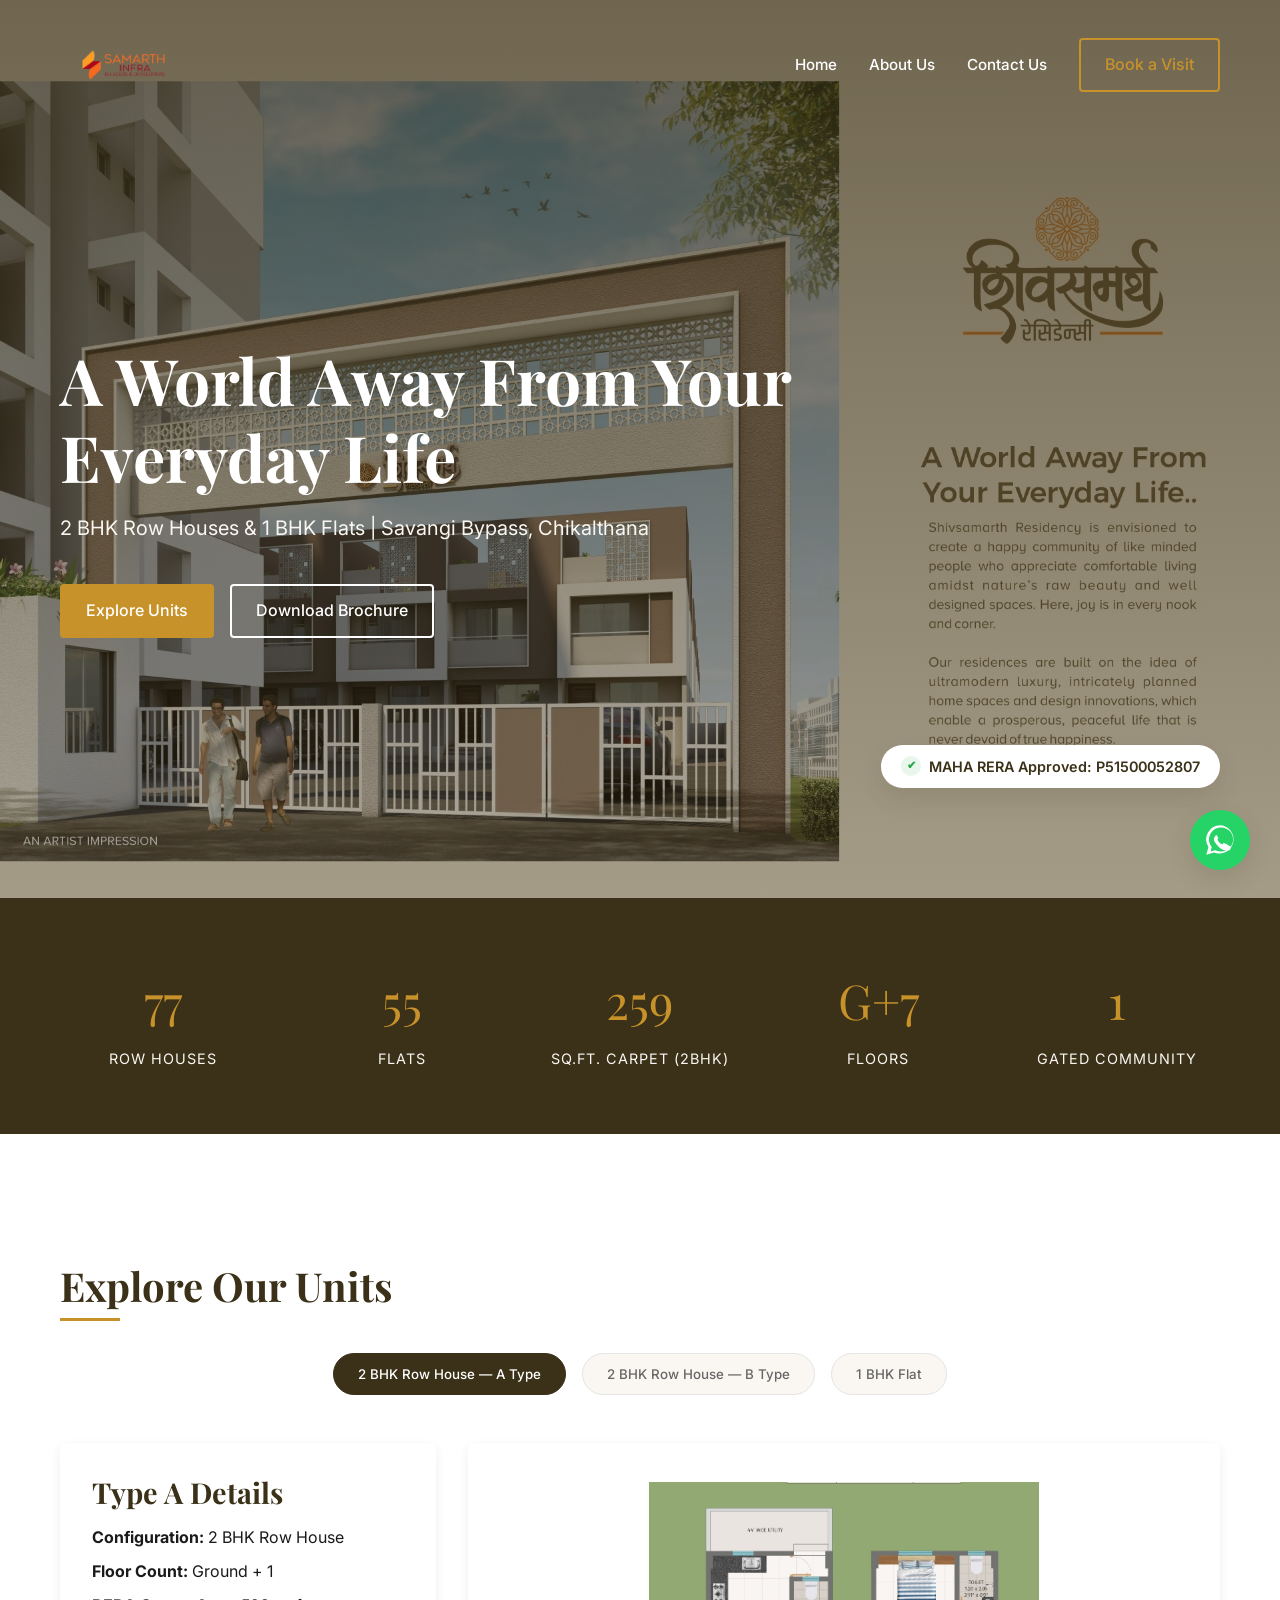
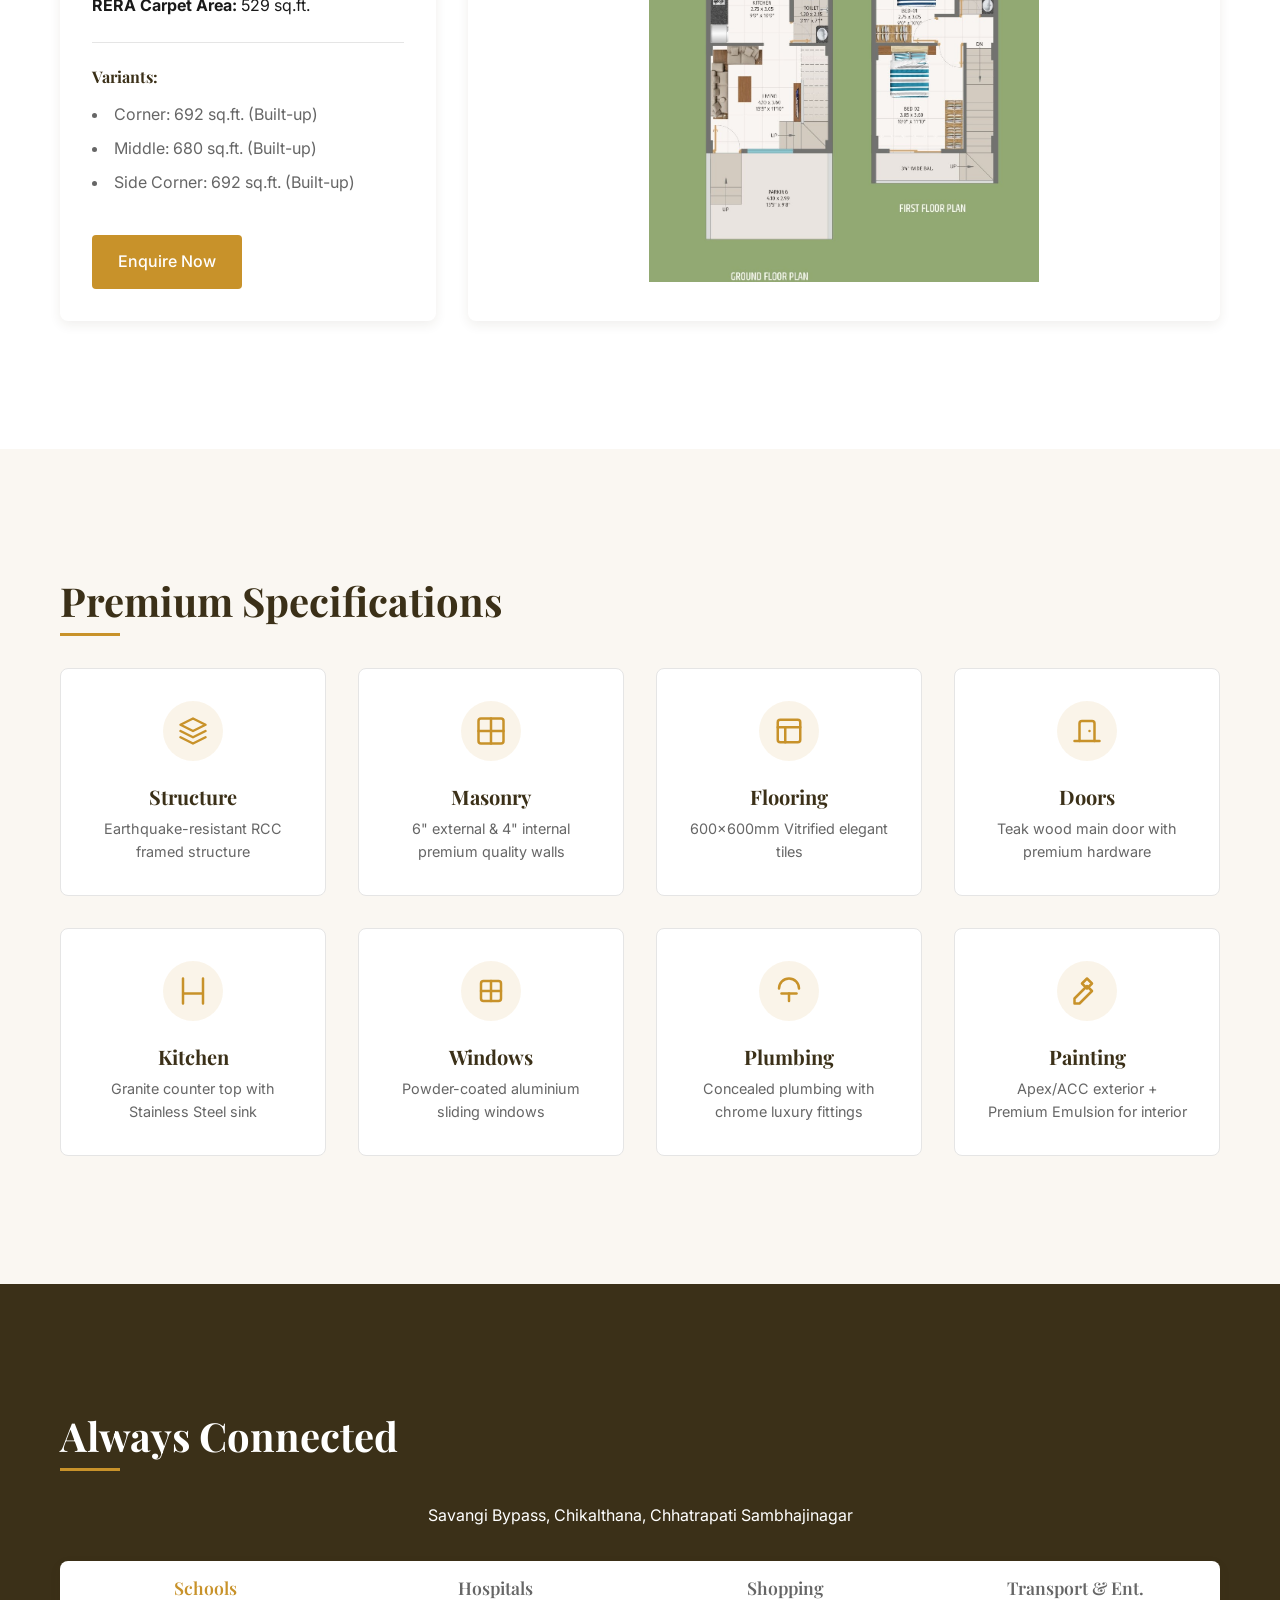
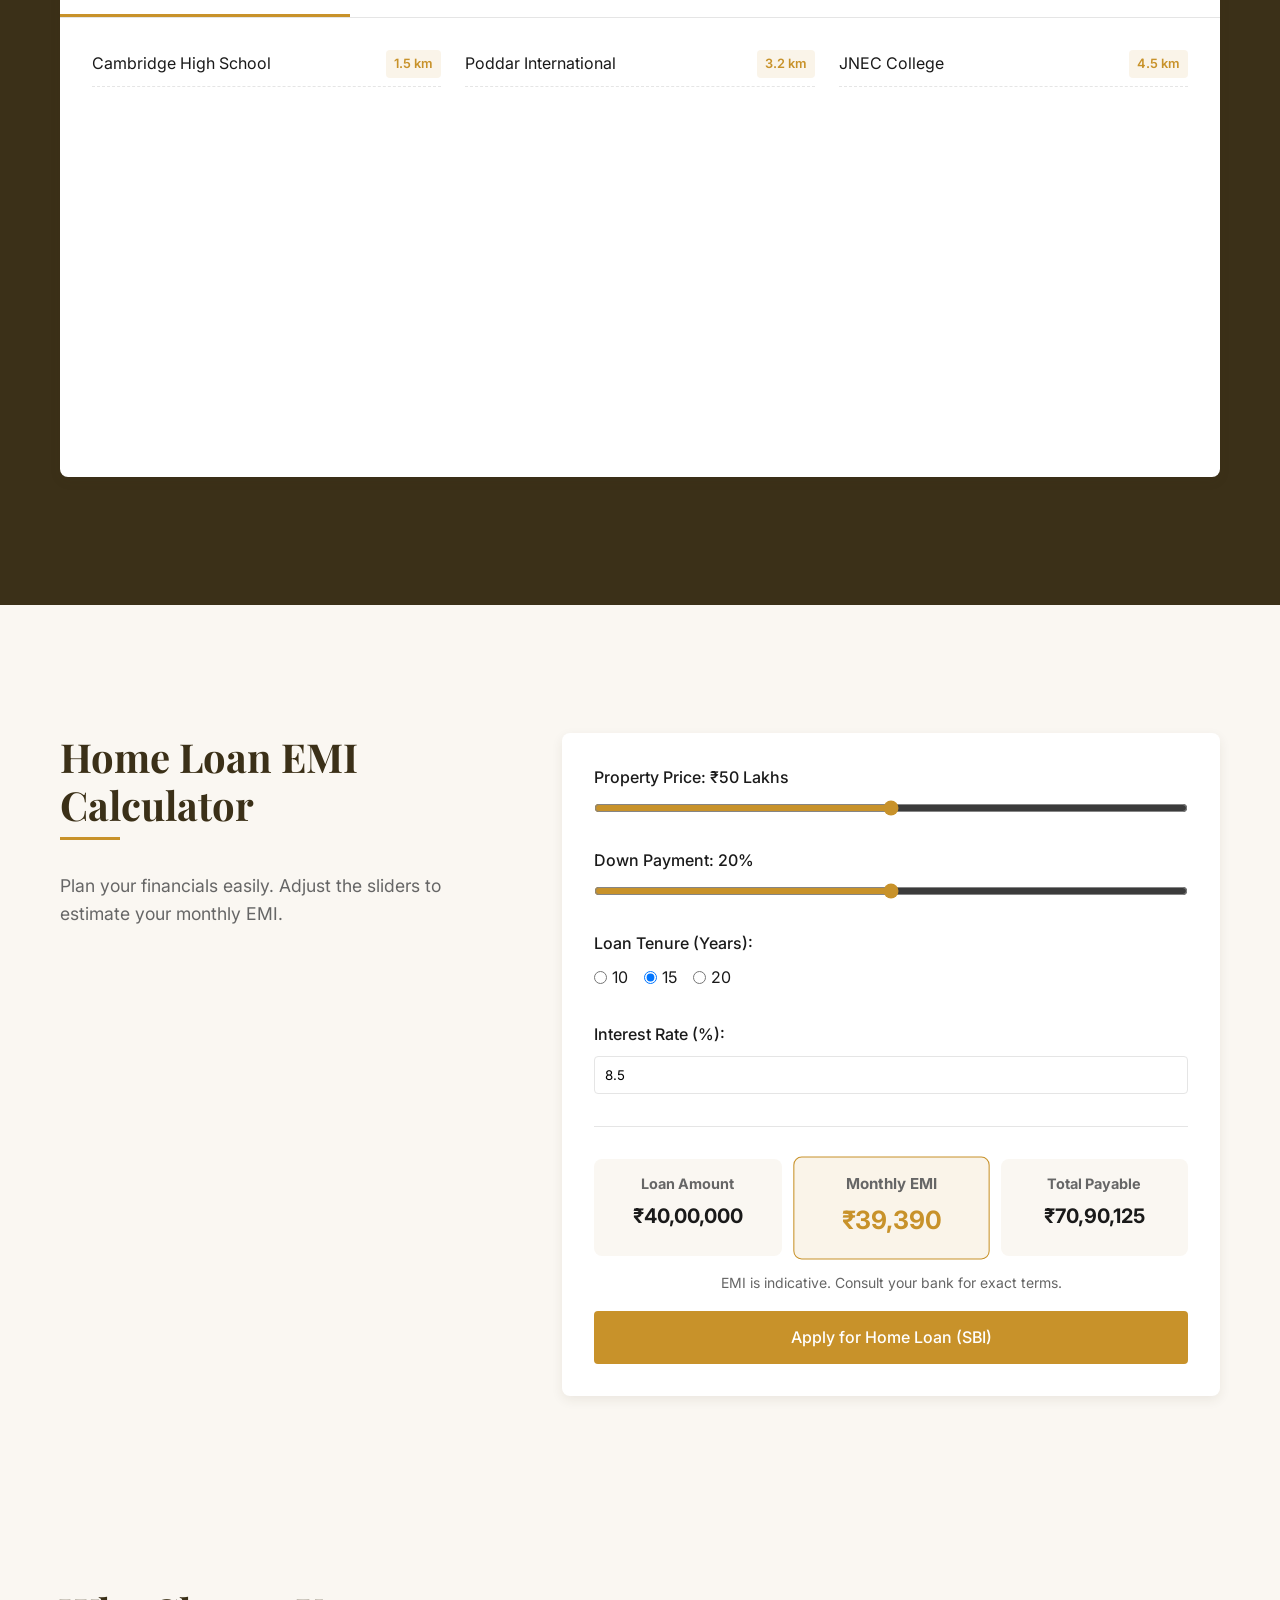
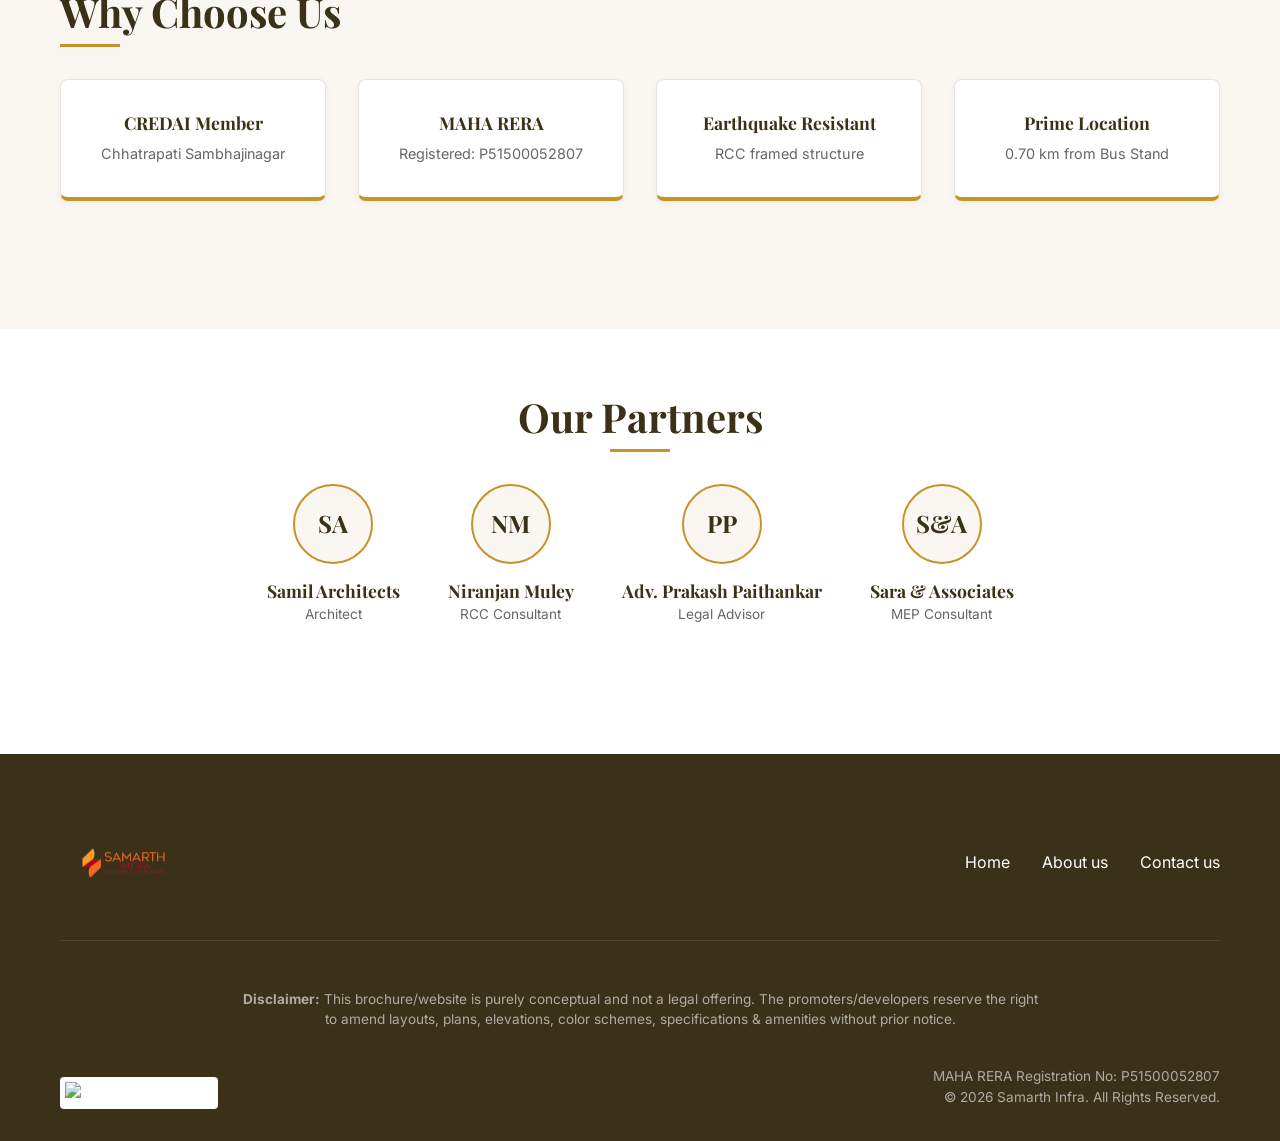
==== commit 2cc57a8f: "commit" ====
--- a/index.html
+++ b/index.html
@@ -22,11 +22,10 @@
             <a href="index.html" class="logo"><img src="assets/logo.png" alt="" class="logo-img"></a>
             
             <div class="nav-links">
-                <a href="about.html">Overview</a>
-
-                <a href="index.html#location">Location</a>
-                <a href="contact.html">Contact</a>
-                <a href="contact.html" class="btn btn-gold nav-cta">Book a Site Visit</a>
+                <a href="Index.html">Home</a>
+                <a href="about.html">About Us</a>
+                <a href="contact.html">Contact Us</a>
+                <a href="contact.html" class="btn btn-gold nav-cta">Book a Visit</a>
             </div>
 
             <button class="hamburger" id="hamburger" aria-label="Toggle navigation">
@@ -41,11 +40,8 @@
     <div id="mobile-menu" class="mobile-menu">
         <div class="mobile-nav-links">
             <a href="about.html" class="mobile-link">Overview</a>
-            <a href="index.html#units" class="mobile-link">Units</a>
-            <a href="index.html#specifications" class="mobile-link">Amenities</a>
-            <a href="index.html#location" class="mobile-link">Location</a>
-            <a href="contact.html" class="mobile-link">Contact</a>
-            <a href="contact.html" class="btn btn-gold mobile-cta">Book a Site Visit</a>
+            <a href="contact.html" class="mobile-link">Contact Us</a>
+            <a href="contact.html" class="btn btn-gold mobile-cta">Book a Visit</a>
         </div>
     </div>
 
@@ -424,8 +420,9 @@
                     <a href="index.html"><img src="assets/logo.png" alt="Samarth Infra Logo" class="logo-img"></a>
                 </div>
                 <div class="footer-links">
-                    <a href="about.html">Overview</a>
-                    <a href="contact.html">Contact</a>
+                    <div herf="index.html">Home</div>
+                    <a href="about.html">About us </a>
+                    <a href="contact.html">Contact us</a>
                 </div>
             </div>
             <div class="footer-bottom">
--- a/styles.css
+++ b/styles.css
@@ -286,6 +286,12 @@
     display: flex;
     flex-direction: column;
     padding: 80px 30px 30px;
+}
+
+@media (min-width: 769px) {
+    .mobile-menu {
+        display: none !important;
+    }
 }
 
 .mobile-menu.active {
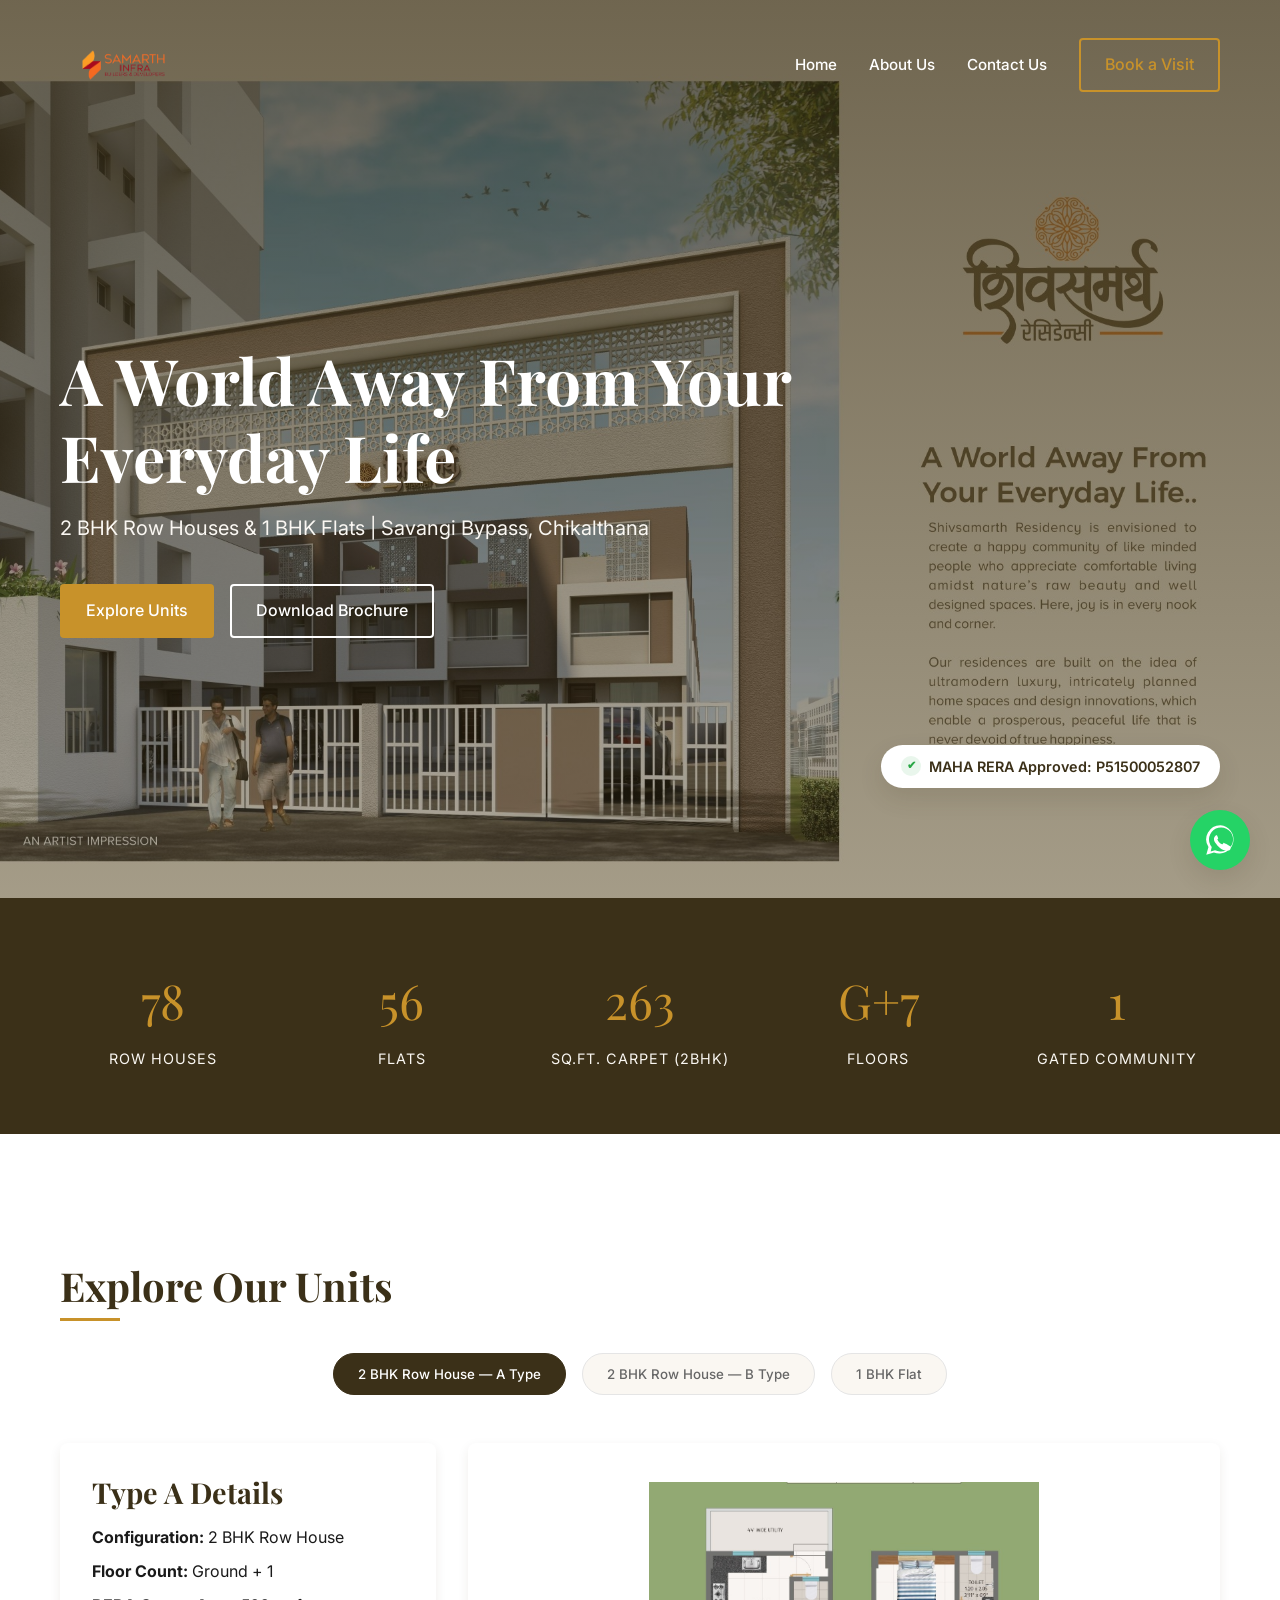
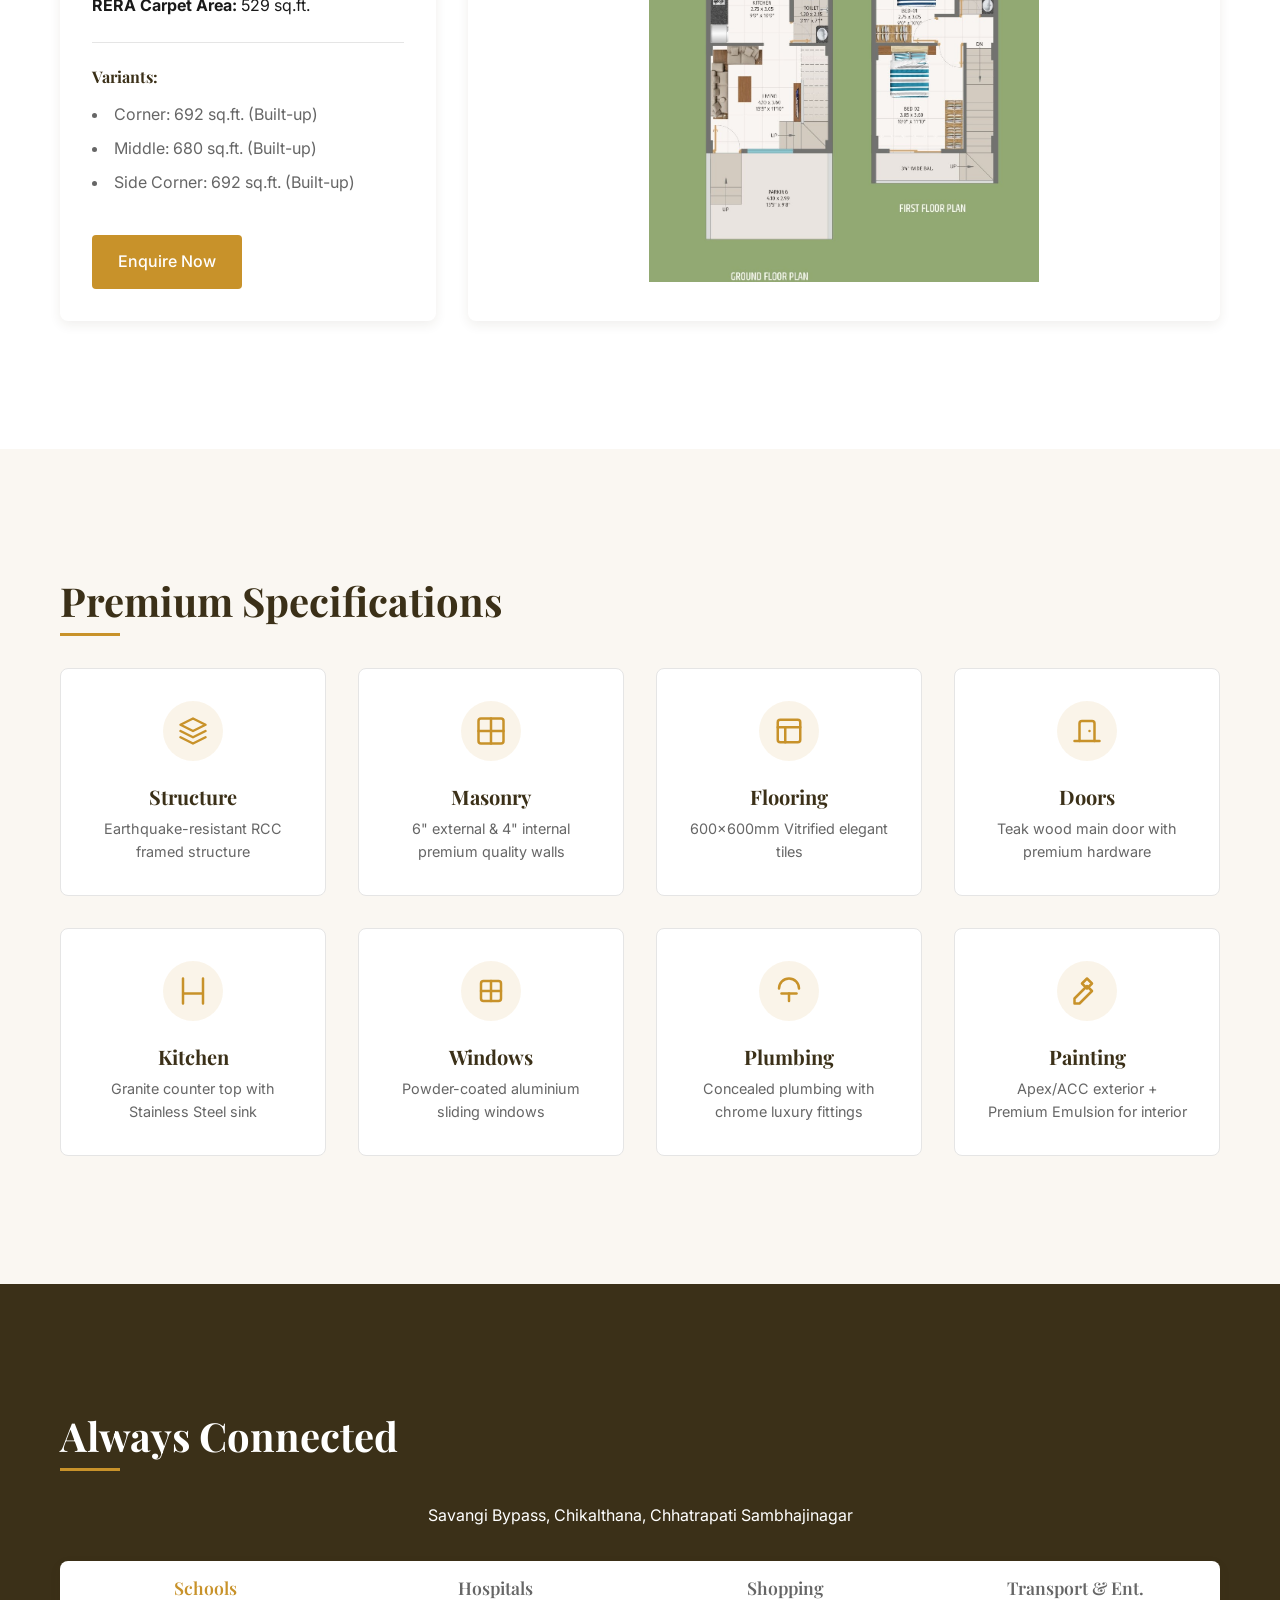
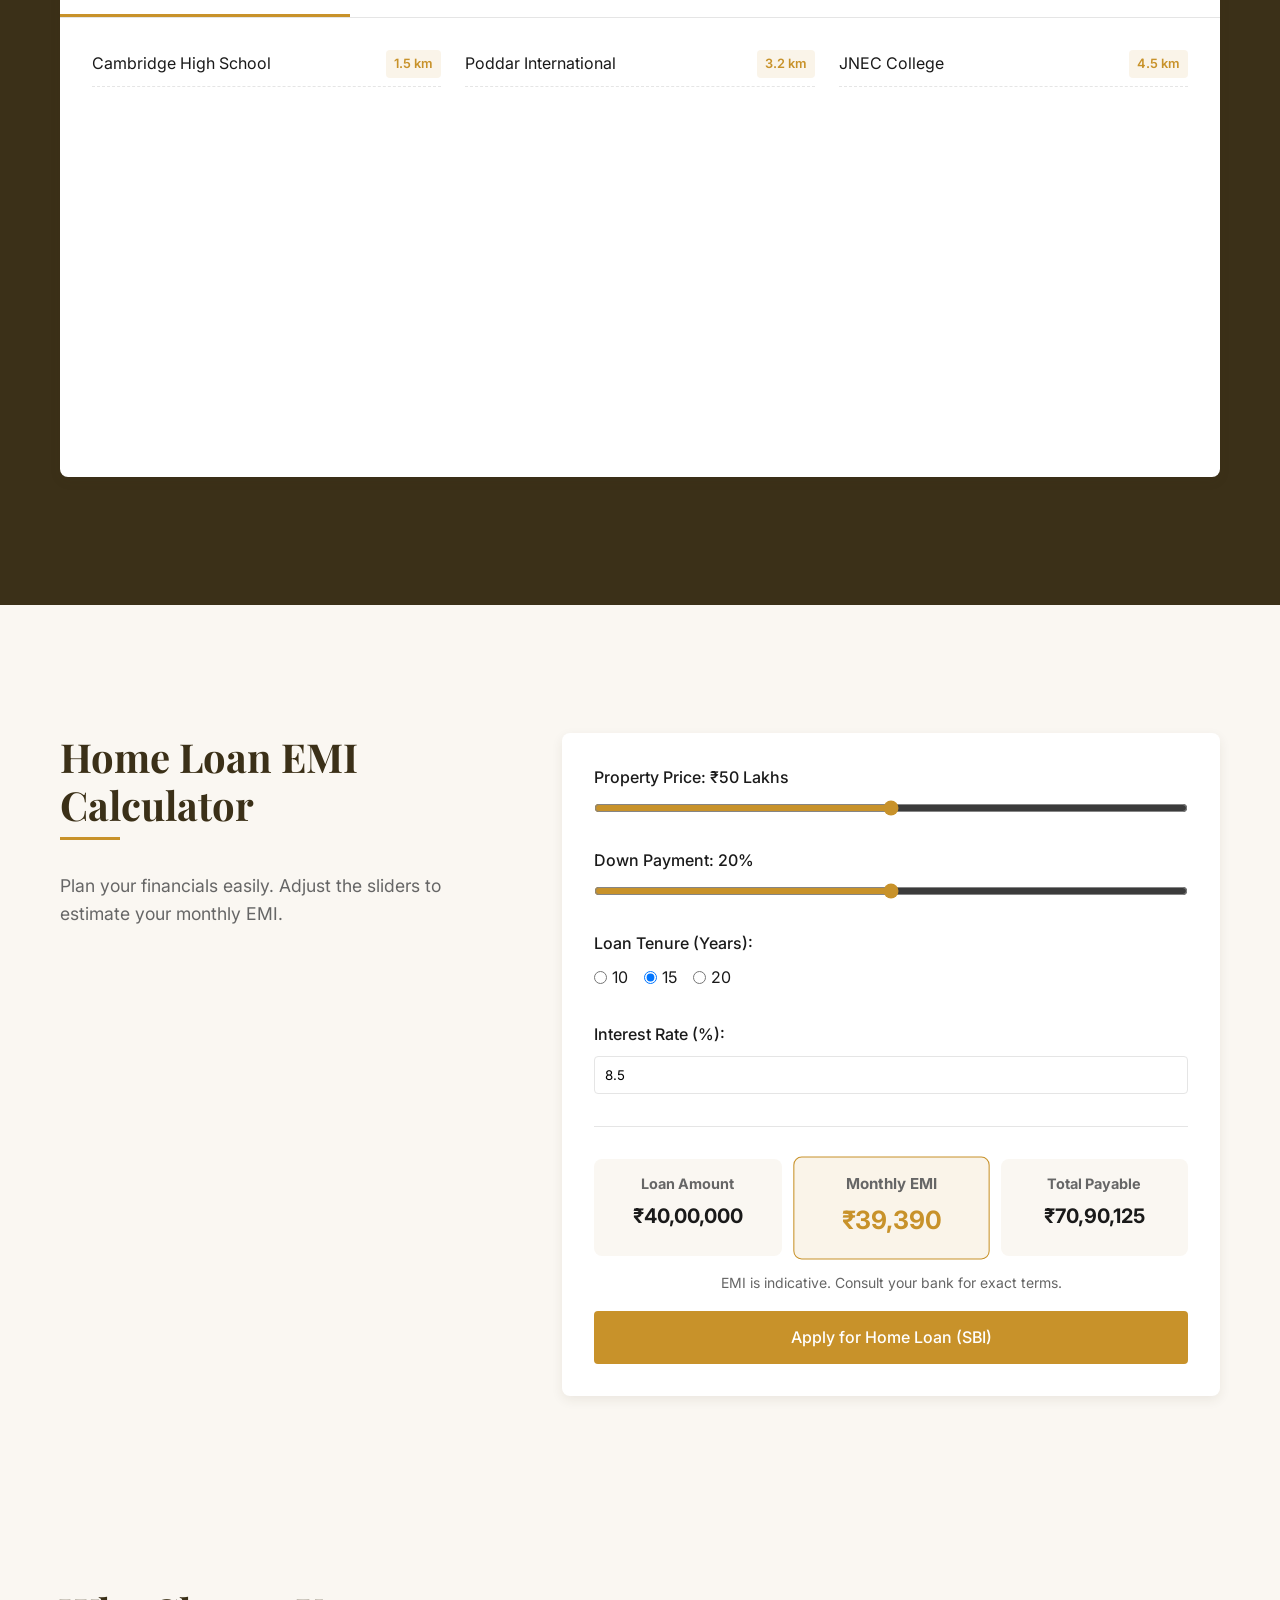
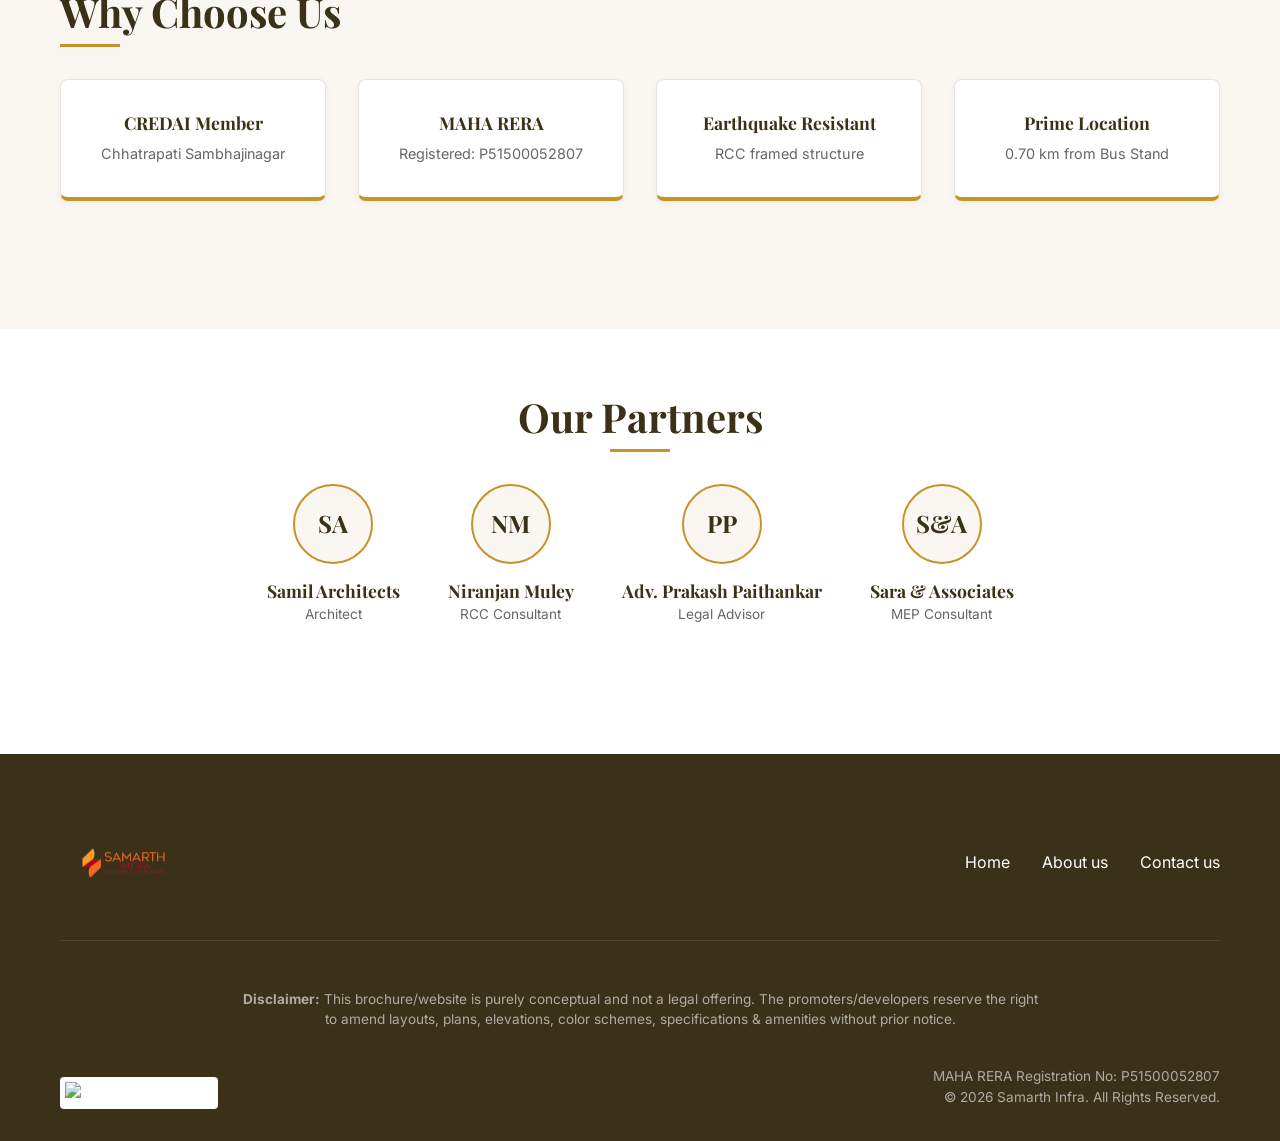
==== commit 12fb8453: "commit" ====
--- a/index.html
+++ b/index.html
@@ -420,7 +420,7 @@
                     <a href="index.html"><img src="assets/logo.png" alt="Samarth Infra Logo" class="logo-img"></a>
                 </div>
                 <div class="footer-links">
-                    <div herf="index.html">Home</div>
+                    <a href="index.html">Home</a>
                     <a href="about.html">About us </a>
                     <a href="contact.html">Contact us</a>
                 </div>
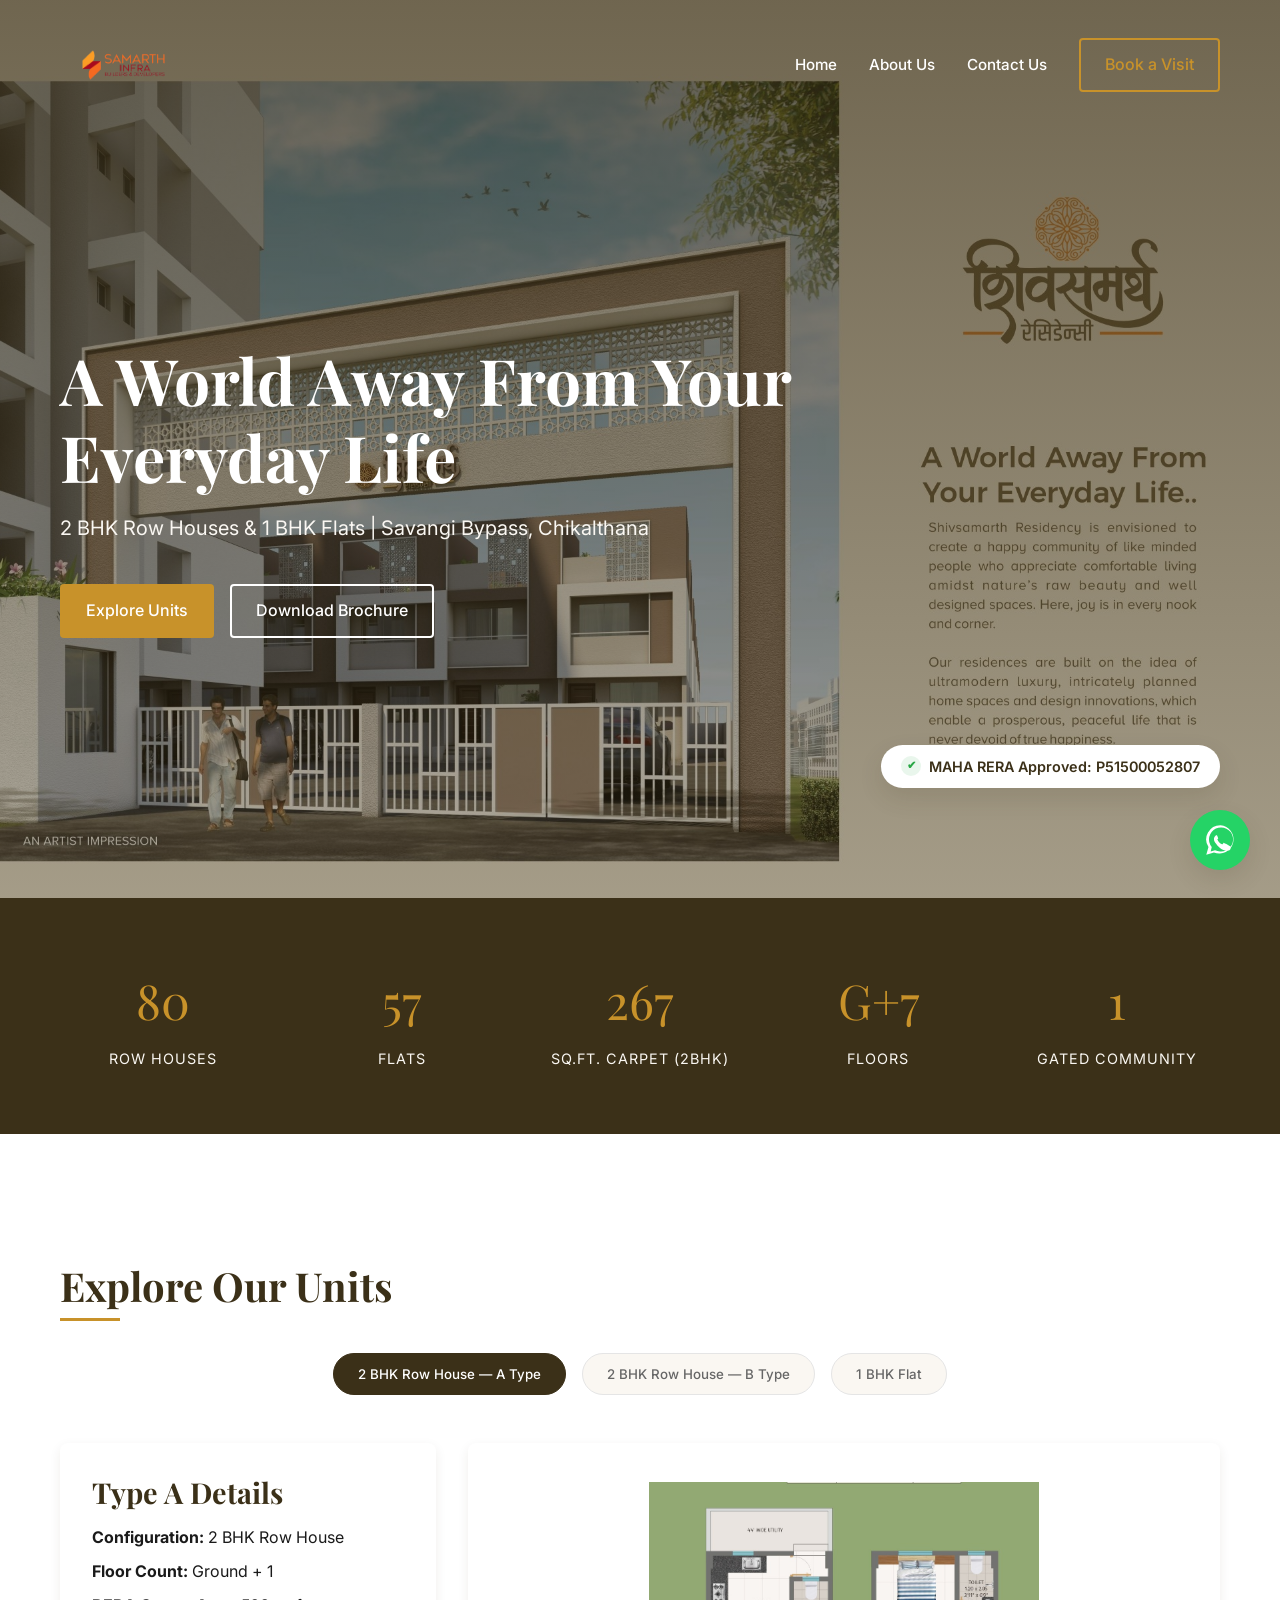
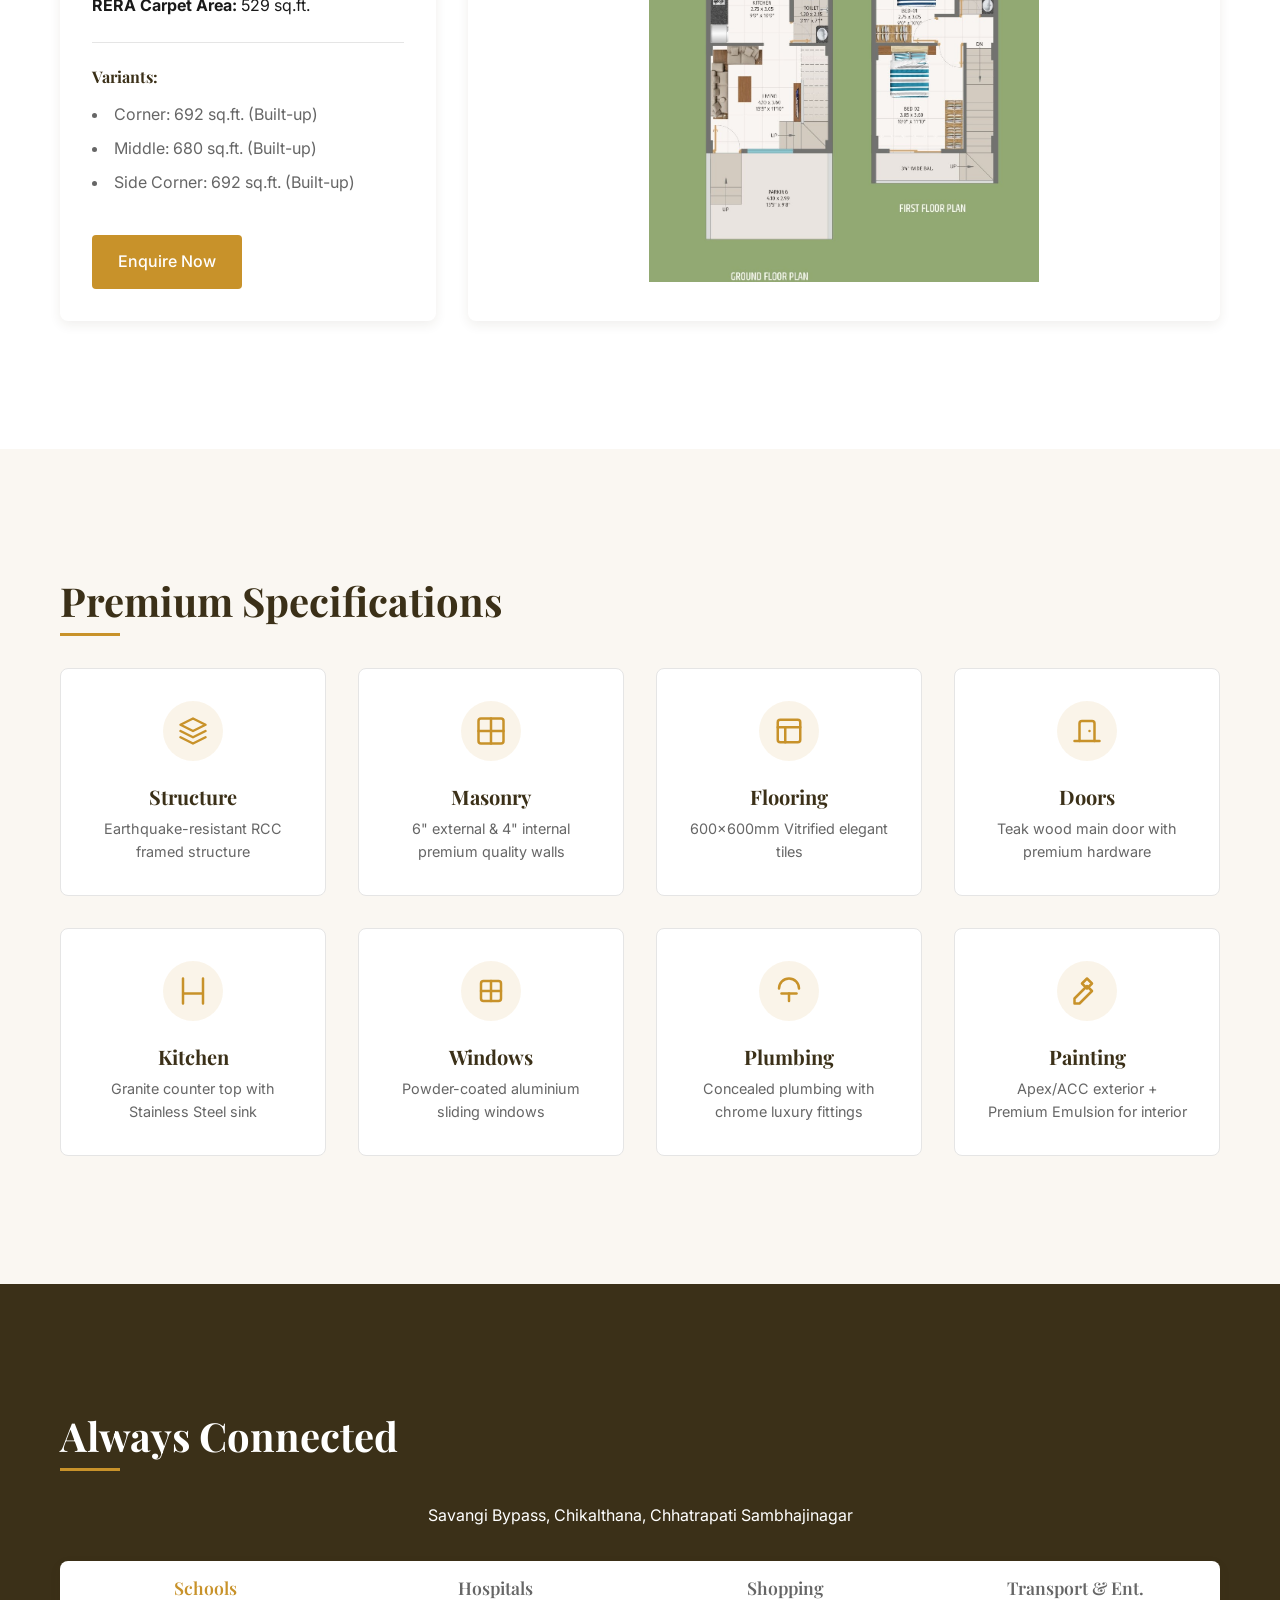
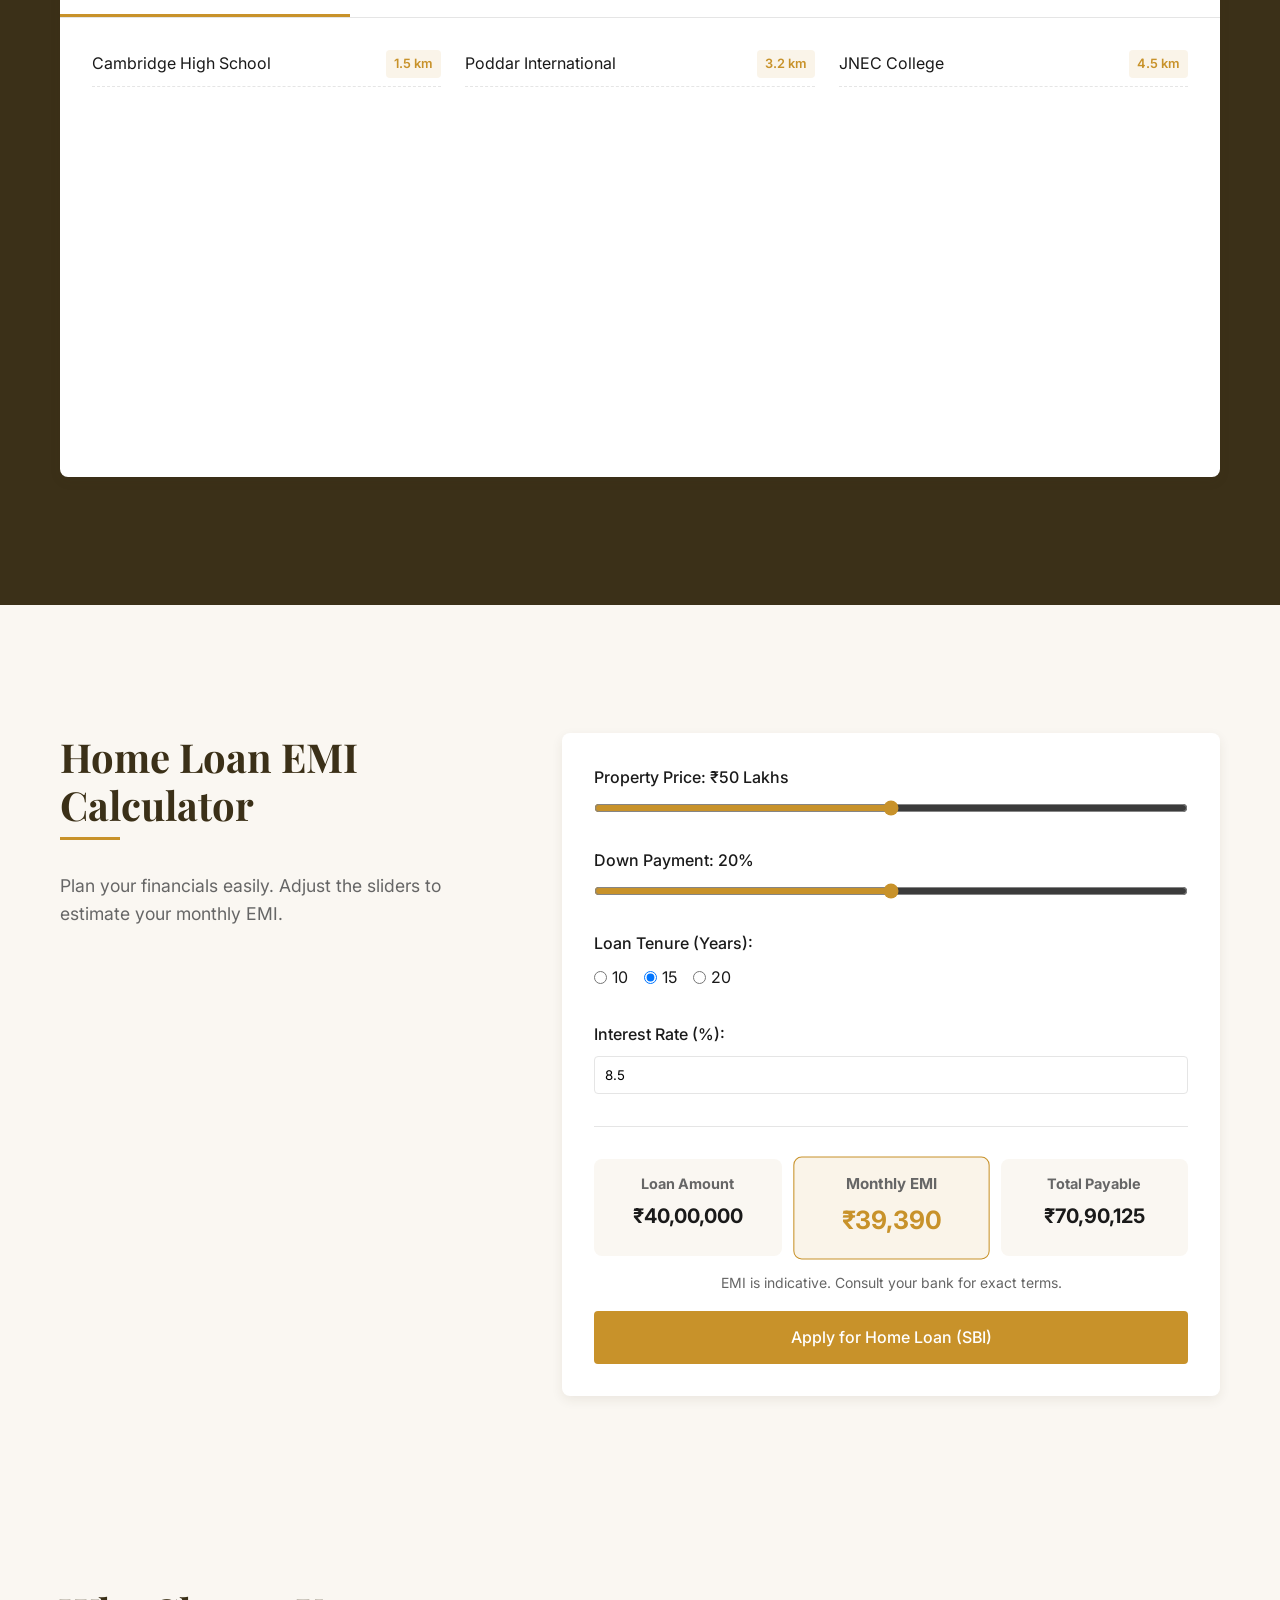
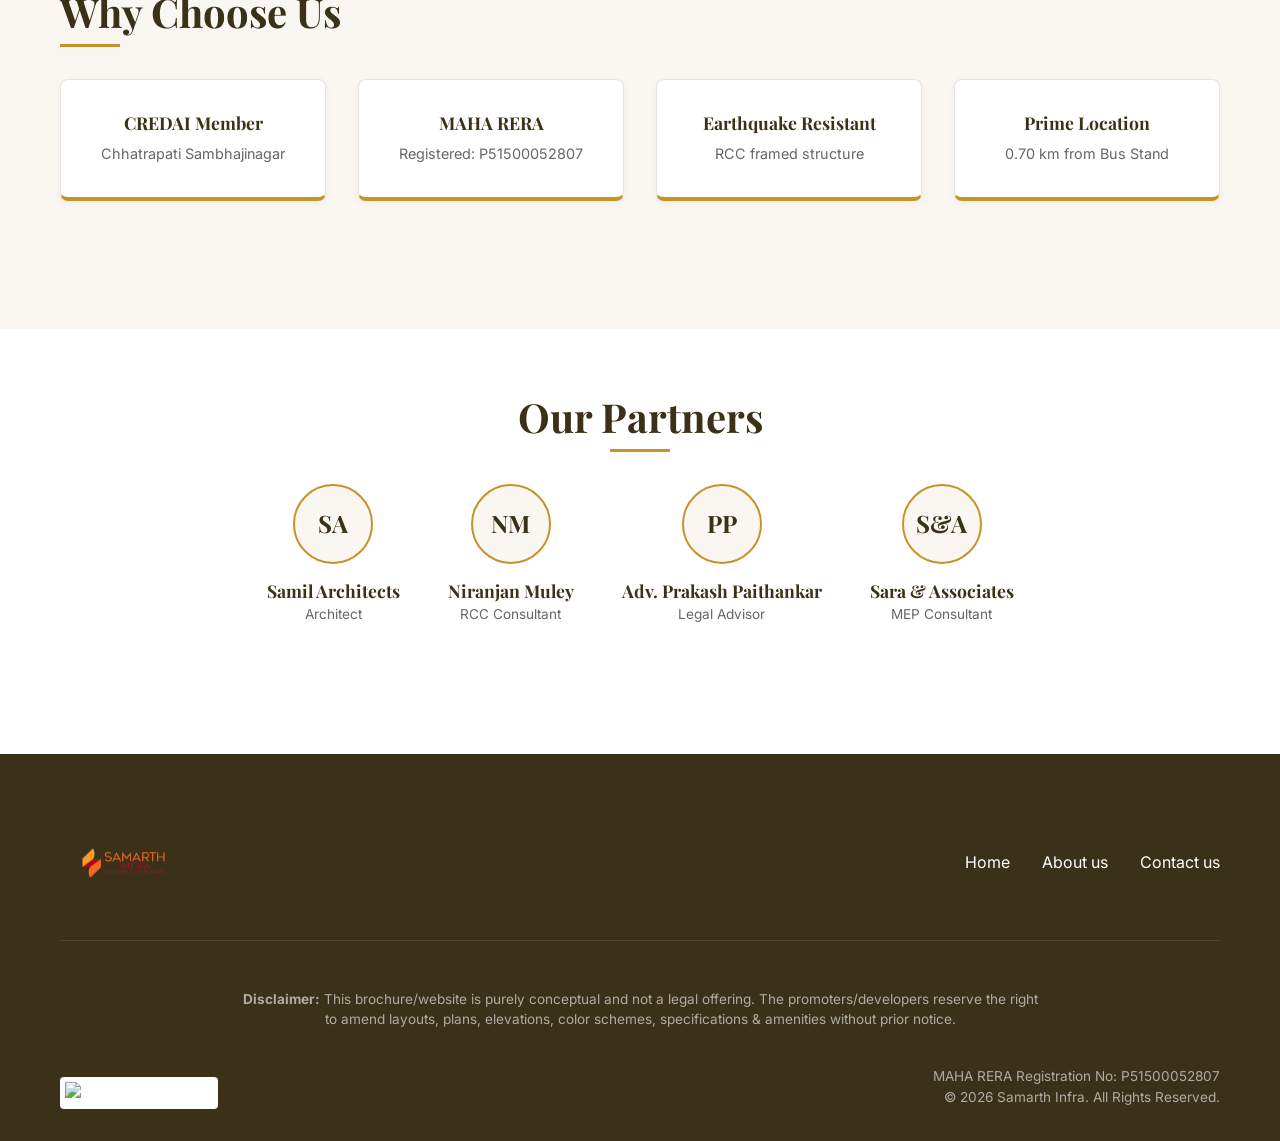
==== commit 59d73b0b: "commit" ====
--- a/index.html
+++ b/index.html
@@ -39,7 +39,8 @@
     <!-- Mobile Menu Overlay -->
     <div id="mobile-menu" class="mobile-menu">
         <div class="mobile-nav-links">
-            <a href="about.html" class="mobile-link">Overview</a>
+            <a href="index.html">Home</a>
+            <a href="about.html" class="mobile-link">About us</a>
             <a href="contact.html" class="mobile-link">Contact Us</a>
             <a href="contact.html" class="btn btn-gold mobile-cta">Book a Visit</a>
         </div>
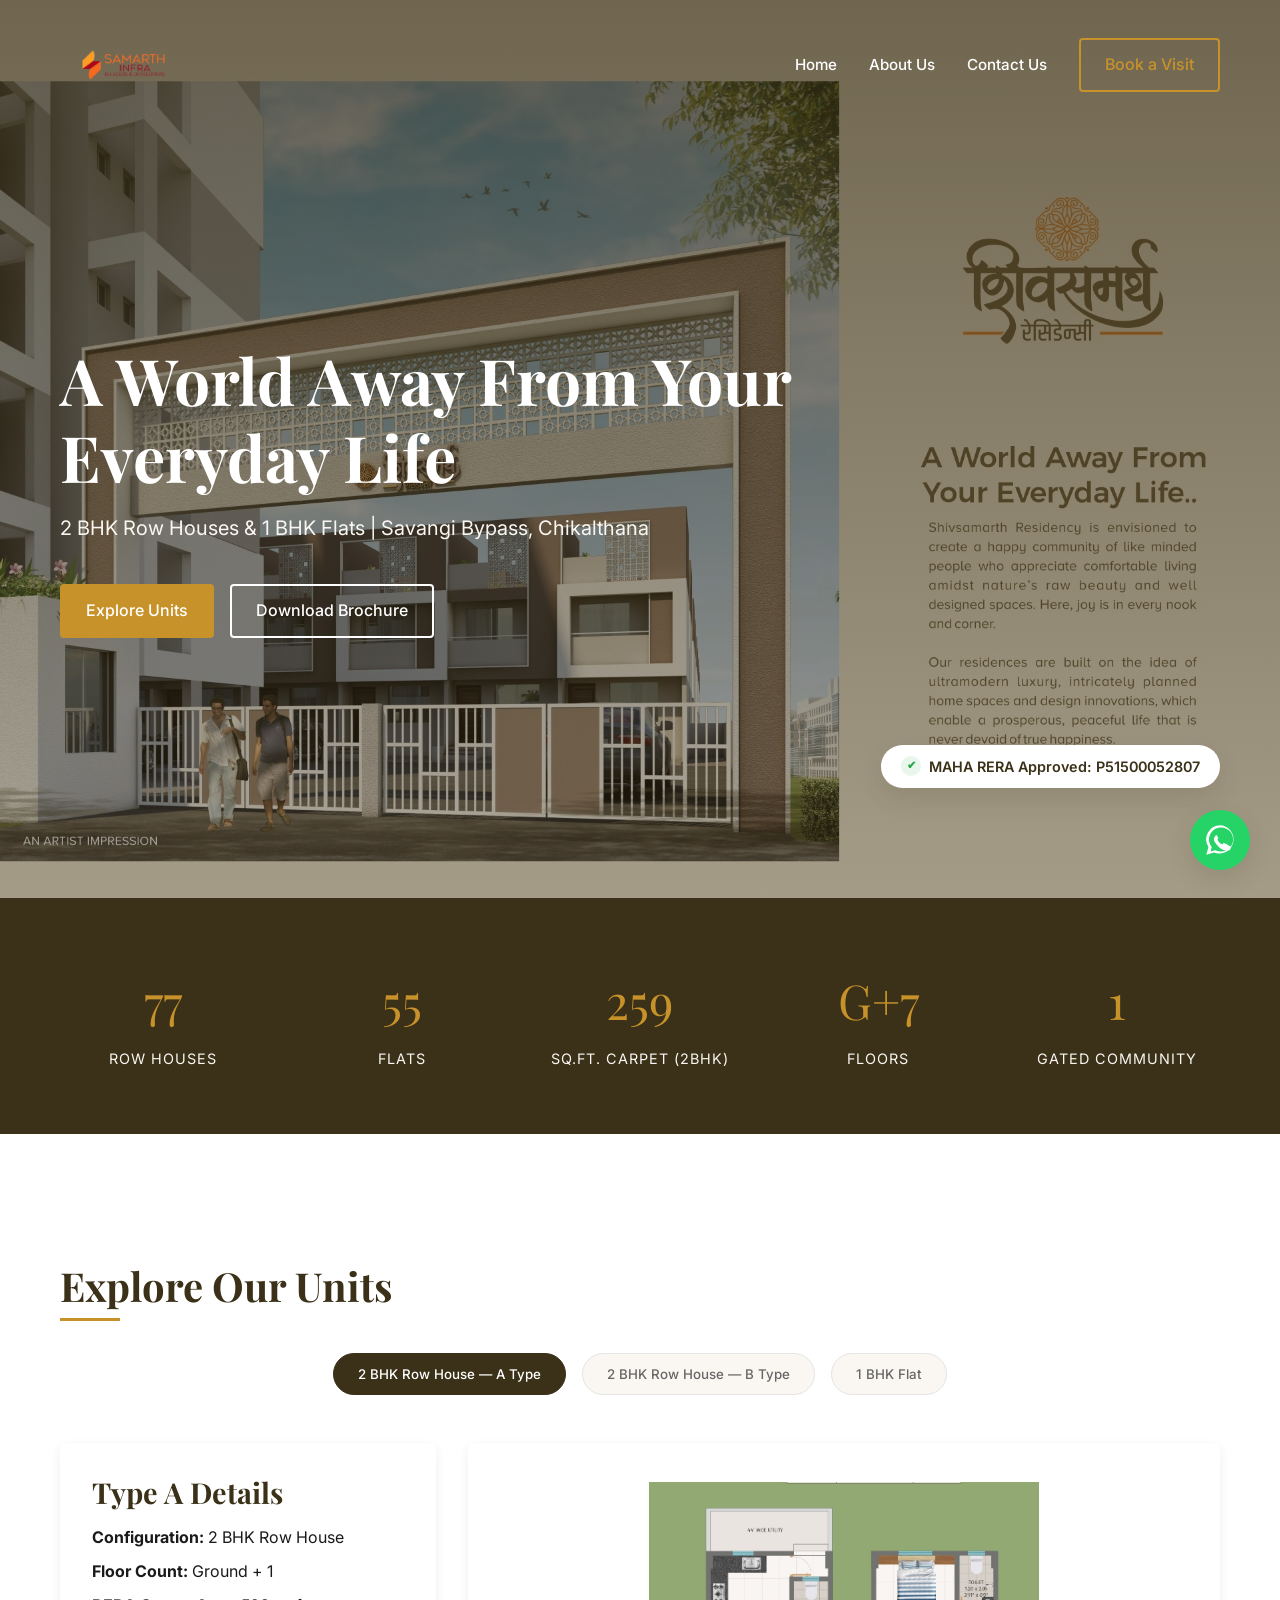
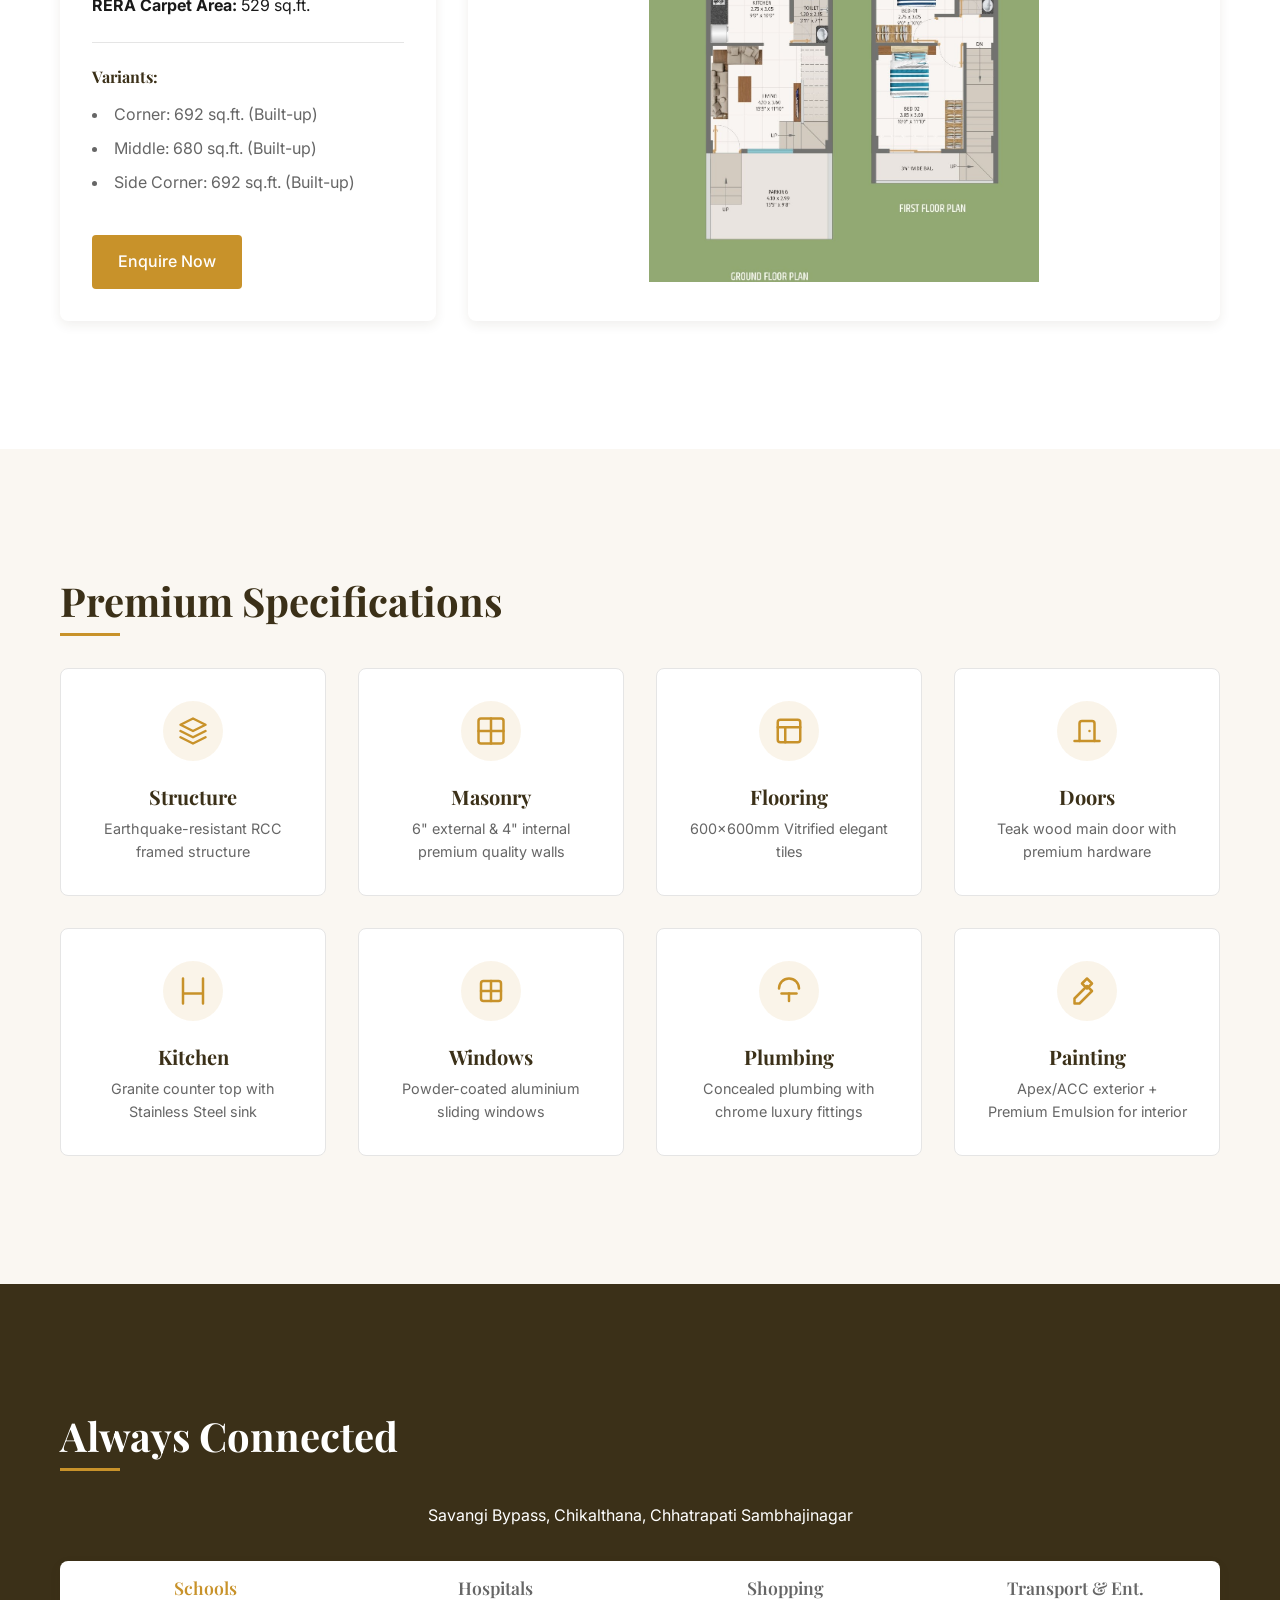
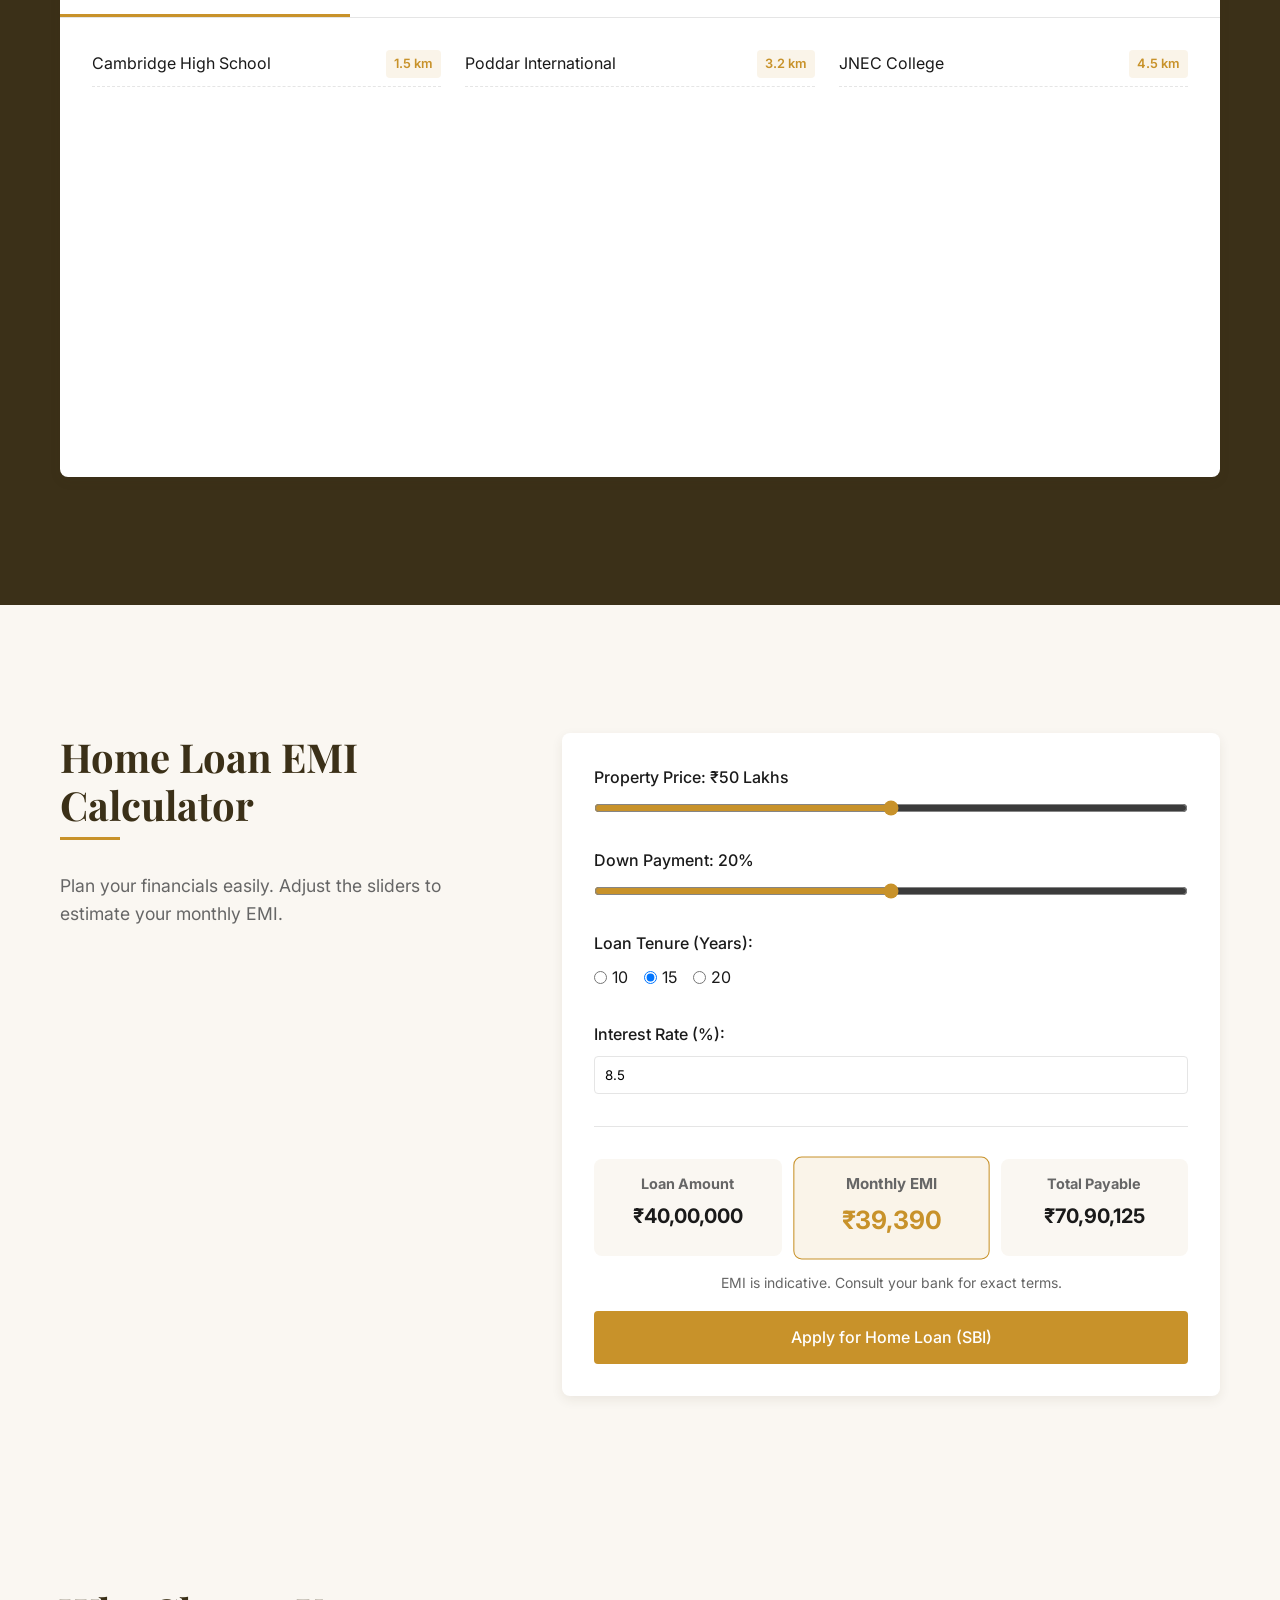
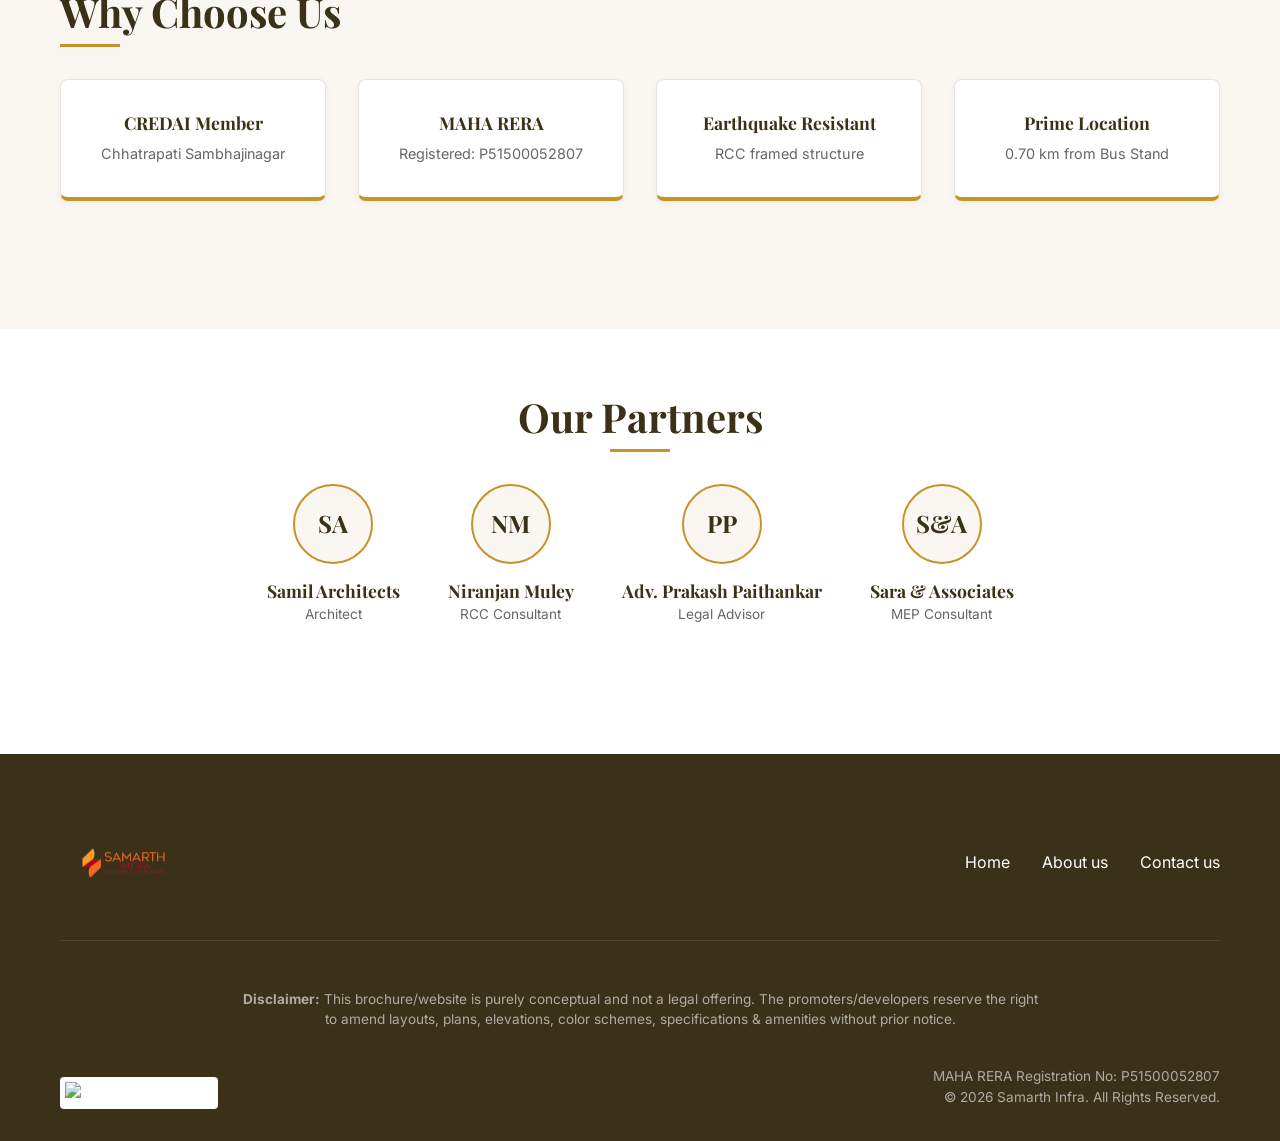
==== commit 98244a95: "commit" ====
--- a/index.html
+++ b/index.html
@@ -22,7 +22,7 @@
             <a href="index.html" class="logo"><img src="assets/logo.png" alt="" class="logo-img"></a>
             
             <div class="nav-links">
-                <a href="Index.html">Home</a>
+                <a href="index.html">Home</a>
                 <a href="about.html">About Us</a>
                 <a href="contact.html">Contact Us</a>
                 <a href="contact.html" class="btn btn-gold nav-cta">Book a Visit</a>
